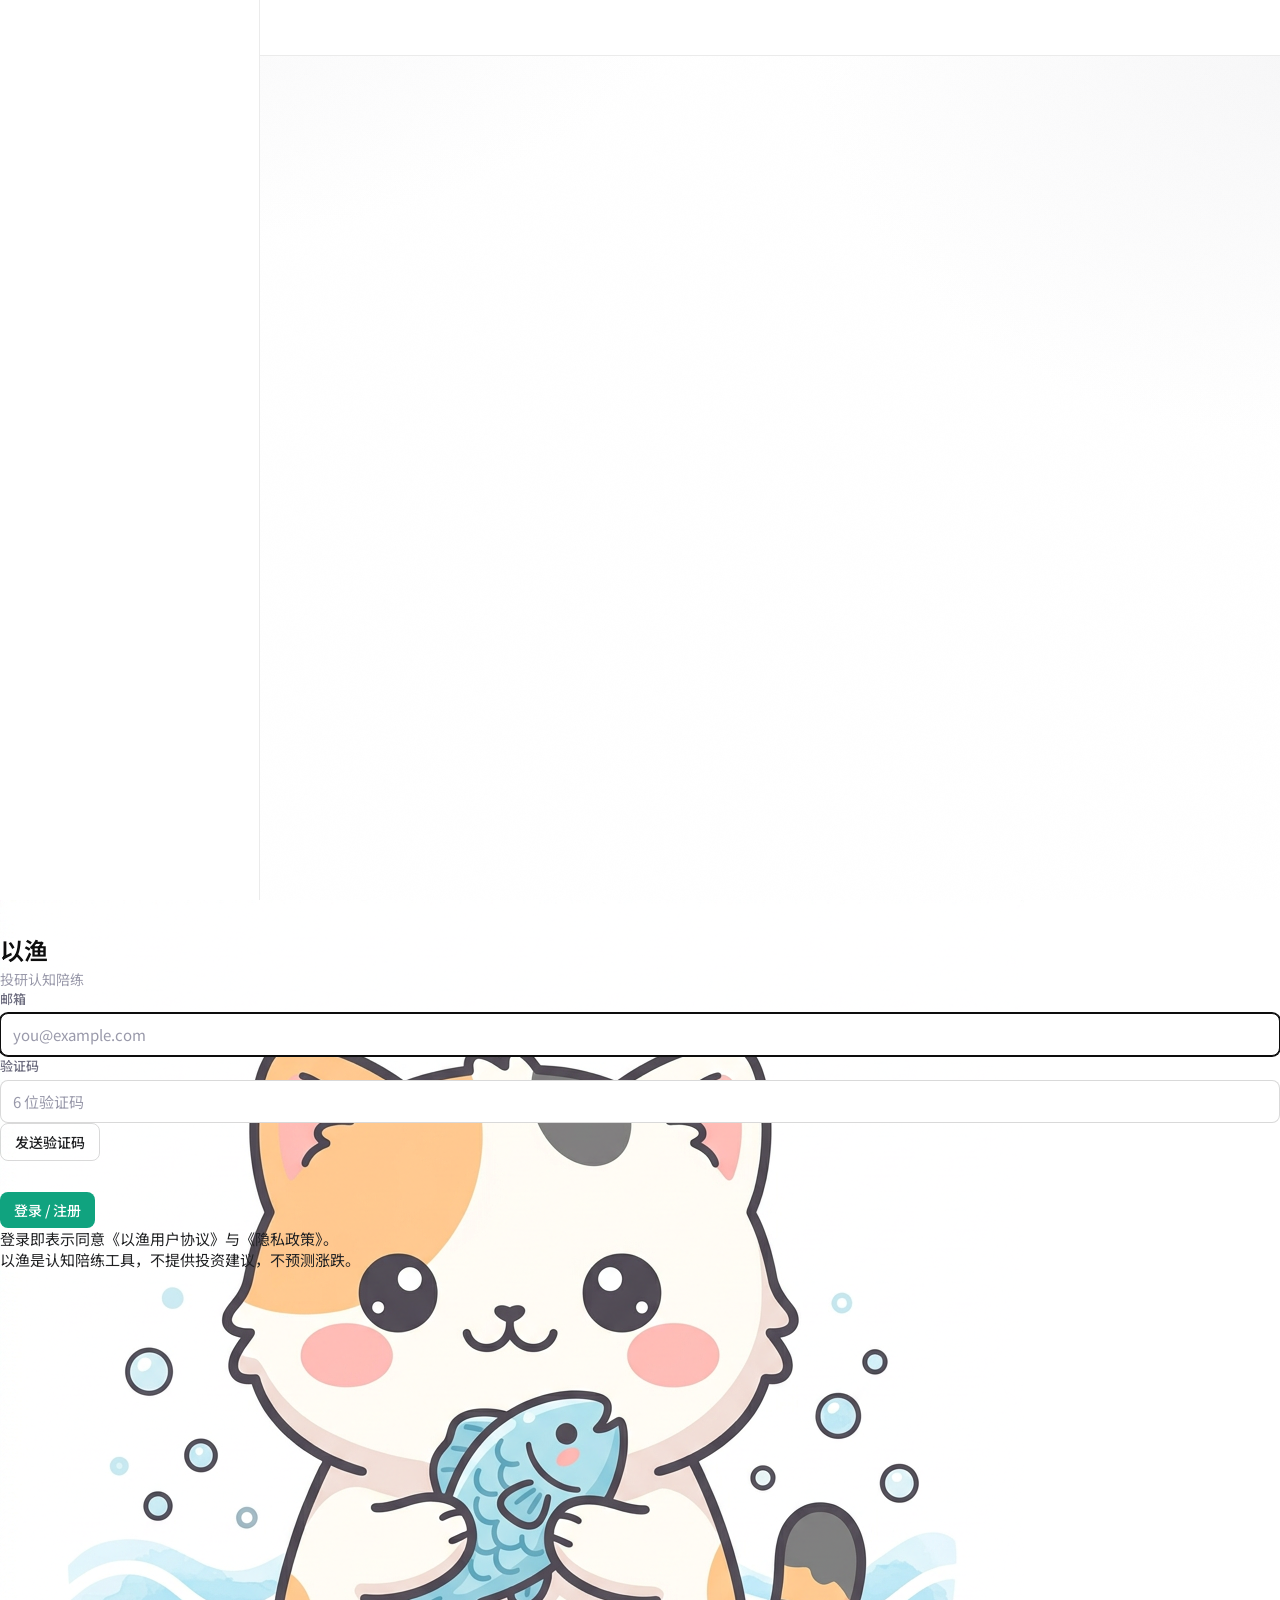
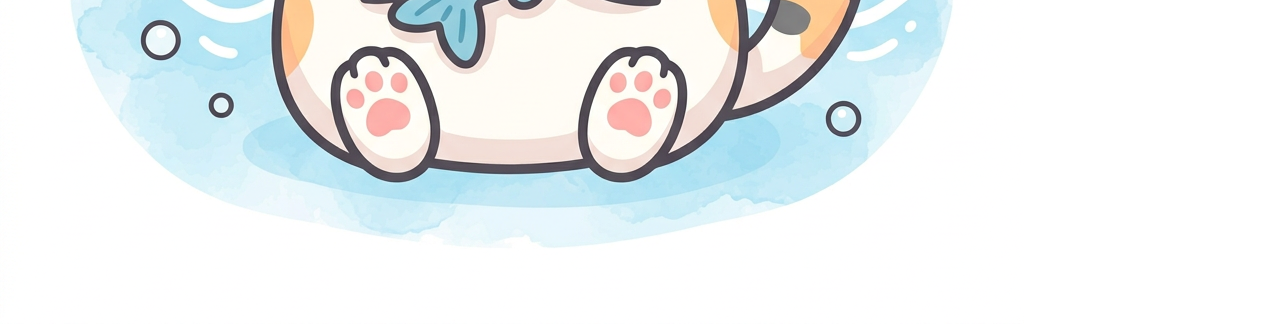
==== yiyu-agent/web/index.html @ f33d8280 "chore: git 化部署基线——同步线上运行版整树 api 多路由(auth/session/legal/skills/health)、runtime 重构、行业技能包、 market 模块等当前" ====
<!DOCTYPE html>
<html lang="zh-CN" data-theme="light">
<head>
  <meta charset="UTF-8" />
  <meta name="viewport" content="width=device-width, initial-scale=1.0" />
  <title>以渔 2.0 · 投研认知陪练</title>
  <link rel="preconnect" href="https://fonts.googleapis.com" />
  <link rel="preconnect" href="https://fonts.gstatic.com" crossorigin />
  <link href="https://fonts.googleapis.com/css2?family=Fraunces:opsz,wght@9..144,500;9..144,600;9..144,700&family=Noto+Sans+SC:wght@400;500;600;700;800&family=Noto+Serif+SC:wght@500;600;700;900&family=JetBrains+Mono:wght@400;500&display=swap" rel="stylesheet" />
  <link rel="stylesheet" href="css/variables.css?v=20260829a" />
  <link rel="stylesheet" href="css/base.css?v=20260829a" />
  <link rel="stylesheet" href="css/components.css?v=20260829a" />
  <link rel="stylesheet" href="css/sidebar.css?v=20260829a" />
  <link rel="stylesheet" href="css/chat.css?v=20260829d" />
  <link rel="stylesheet" href="css/report.css?v=20260829d" />
  <link rel="stylesheet" href="css/cognition.css?v=20260829a" />
  <link rel="stylesheet" href="css/placeholder.css?v=20260829a" />
  <link rel="stylesheet" href="css/login.css?v=20260829a" />
</head>
<body>
  <div class="app-shell">
    <!-- 侧边栏挂载点 -->
    <aside class="sidebar" id="sidebar"></aside>

    <!-- 主内容区 -->
    <main class="main" id="main">
      <header class="topbar" id="topbar"></header>
      <div id="route-view" style="flex:1; display:flex; flex-direction:column; min-height:0;"></div>
    </main>
  </div>

  <!-- 全局挂载点 -->
  <div id="login-gate"></div>
  <div id="modal-root"></div>
  <div class="toast-wrap" id="toast-root"></div>

  <!-- 数据层 -->
  <script src="js/mock-data.js?v=20260829a"></script>
  <!-- 后端 API 客户端（登录 + SSE 流式） -->
  <script src="js/api.js?v=20260829a"></script>
  <!-- 基础设施 -->
  <script src="js/store.js?v=20260829a"></script>
  <script src="js/router.js?v=20260829a"></script>
  <!-- 组件 -->
  <script src="js/components/sidebar.js?v=20260829d"></script>
  <script src="js/components/modal.js?v=20260829a"></script>
  <script src="js/components/theme-toggle.js?v=20260829a"></script>
  <!-- 页面 -->
  <script src="js/pages/login.js?v=20260829a"></script>
  <!-- 安全 Markdown 渲染器（chat.js 研究报告渲染依赖） -->
  <script src="js/markdown.js?v=20260829c"></script>
  <script src="js/pages/chat.js?v=20260829e"></script>
  <script src="js/pages/cognition.js?v=20260829a"></script>
  <script src="js/pages/holdings.js?v=20260829a"></script>
  <script src="js/pages/review.js?v=20260829a"></script>
  <!-- 入口 -->
  <script src="js/app.js?v=20260829d"></script>
</body>
</html>
---- yiyu-agent/web/css/variables.css ----
/* ============================================================
   设计令牌 — ChatGPT 风格 · 白底黑字 · 极简专业
   ============================================================ */

:root {
  /* ---- 主色 (深蓝黑) ---- */
  --color-primary: #1a73e8;
  --color-primary-strong: #1557b0;
  --color-primary-soft: #4285f4;
  --color-primary-light: #e8f0fe;

  /* ---- 强调色 ---- */
  --color-accent: #10a37f;
  --color-accent-soft: #1abc9c;

  /* ---- 功能色 ---- */
  --color-success: #10a37f;
  --color-danger: #d93025;
  --color-info: #1a73e8;
  --color-warning: #ea8600;

  /* ---- 亮色主题（纯白底） ---- */
  --bg-base: #ffffff;
  --bg-gradient-1: #ffffff;
  --bg-gradient-2: #f7f7f8;
  --bg-gradient-3: #f7f7f8;
  --surface: rgba(255, 255, 255, 0.98);
  --surface-solid: #ffffff;
  --surface-2: #f7f7f8;
  --surface-hover: #ececec;

  /* ---- 文本（纯黑灰阶） ---- */
  --text-strong: #0d0d0d;
  --text-primary: #202123;
  --text-secondary: #6e6e80;
  --text-muted: #9999aa;
  --text-on-primary: #ffffff;

  /* ---- 边框 / 分割（浅灰） ---- */
  --border-subtle: rgba(0, 0, 0, 0.08);
  --border-strong: rgba(0, 0, 0, 0.15);
  --border-glow: rgba(26, 115, 232, 0.4);

  /* ---- 阴影（极轻） ---- */
  --shadow-sm: 0 1px 2px rgba(0, 0, 0, 0.04);
  --shadow-card: 0 1px 3px rgba(0, 0, 0, 0.06);
  --shadow-card-hover: 0 4px 12px rgba(0, 0, 0, 0.08);
  --shadow-float: 0 16px 48px rgba(0, 0, 0, 0.12);
  --shadow-inset: inset 0 1px 0 rgba(0, 0, 0, 0.04);

  /* ---- 圆角（更克制） ---- */
  --radius-xs: 6px;
  --radius-sm: 8px;
  --radius-md: 12px;
  --radius-lg: 16px;
  --radius-xl: 20px;
  --radius-pill: 999px;

  /* ---- 间距 ---- */
  --space-1: 2px;
  --space-2: 6px;
  --space-3: 10px;
  --space-4: 14px;
  --space-5: 18px;
  --space-6: 22px;
  --space-8: 28px;
  --space-10: 36px;
  --space-12: 44px;

  /* ---- 字号 ---- */
  --fs-xs: 13px;
  --fs-sm: 14px;
  --fs-base: 15px;
  --fs-md: 16px;
  --fs-lg: 18px;
  --fs-xl: 24px;
  --fs-2xl: 32px;

  /* ---- 字体（系统原生，干净利落） ---- */
  --font-display: -apple-system, "SF Pro Display", "Noto Sans SC", "PingFang SC", system-ui, sans-serif;
  --font-num: -apple-system, "SF Mono", "JetBrains Mono", monospace;
  --font-sans: -apple-system, "SF Pro Text", "Noto Sans SC", "PingFang SC", system-ui, sans-serif;
  --font-mono: "SF Mono", "JetBrains Mono", Consolas, monospace;

  /* ---- 动效曲线（更干脆） ---- */
  --ease-out: cubic-bezier(0.25, 0.46, 0.45, 0.94);
  --ease-spring: cubic-bezier(0.34, 1.56, 0.64, 1);
  --dur-fast: 0.15s;
  --dur-base: 0.25s;
  --dur-slow: 0.40s;

  /* ---- 布局 ---- */
  --sidebar-w: 260px;
  --sidebar-w-collapsed: 68px;
  --topbar-h: 56px;
  --z-sidebar: 40;
  --z-modal: 100;
  --z-toast: 200;
}

/* ===================== 暗色主题 ===================== */
[data-theme="dark"] {
  --bg-base: #212121;
  --bg-gradient-1: #212121;
  --bg-gradient-2: #171717;
  --bg-gradient-3: #171717;
  --surface: rgba(33, 33, 33, 0.98);
  --surface-solid: #2f2f2f;
  --surface-2: #2a2a2a;
  --surface-hover: #3a3a3a;

  --text-strong: #ececec;
  --text-primary: #ececec;
  --text-secondary: #b4b4b4;
  --text-muted: #8e8ea0;
  --text-on-primary: #ffffff;

  --border-subtle: rgba(255, 255, 255, 0.08);
  --border-strong: rgba(255, 255, 255, 0.15);
  --border-glow: rgba(66, 133, 244, 0.5);

  --shadow-sm: 0 1px 2px rgba(0, 0, 0, 0.3);
  --shadow-card: 0 1px 3px rgba(0, 0, 0, 0.35);
  --shadow-card-hover: 0 4px 12px rgba(0, 0, 0, 0.45);
  --shadow-float: 0 16px 48px rgba(0, 0, 0, 0.55);
  --shadow-inset: inset 0 1px 0 rgba(255, 255, 255, 0.04);

  --color-accent: #10a37f;
  --color-accent-soft: #1abc9c;
}
---- yiyu-agent/web/css/base.css ----
/* ============================================================
   基础样式 / 重置 / 排版 / 工具类 / 奶白纸感
   ============================================================ */

*, *::before, *::after { box-sizing: border-box; }

html, body {
  margin: 0; padding: 0; height: 100%;
  font-family: var(--font-sans); font-size: var(--fs-base);
  color: var(--text-primary); -webkit-font-smoothing: antialiased; text-rendering: optimizeLegibility;
}

/* 奶油奶白背景：淡蓝水波渐变 + 极淡粉晕 */
body {
  background:
    radial-gradient(1100px 620px at 8% -12%, var(--bg-gradient-2), transparent 58%),
    radial-gradient(900px 700px at 102% 6%, var(--bg-gradient-3), transparent 55%),
    linear-gradient(165deg, var(--bg-base), var(--bg-gradient-1));
  background-attachment: fixed; min-height: 100vh; overflow: hidden; position: relative;
}
body::before {
  content: ""; position: fixed; inset: 0; pointer-events: none; z-index: 0; opacity: 0.4;
  mix-blend-mode: multiply;
  background-image: url("data:image/svg+xml,%3Csvg xmlns='http://www.w3.org/2000/svg' width='180' height='180'%3E%3Cfilter id='n'%3E%3CfeTurbulence type='fractalNoise' baseFrequency='0.9' numOctaves='3' stitchTiles='stitch'/%3E%3CfeColorMatrix type='saturate' values='0'/%3E%3C/filter%3E%3Crect width='100%25' height='100%25' filter='url(%23n)' opacity='0.04'/%3E%3C/svg%3E");
}

h1, h2, h3, h4, h5, p { margin: 0; }
button { font-family: inherit; cursor: pointer; border: none; background: none; color: inherit; }
input, textarea, select { font-family: inherit; font-size: inherit; color: inherit; }
a { color: inherit; text-decoration: none; }
ul { margin: 0; padding: 0; list-style: none; }

::-webkit-scrollbar { width: 10px; height: 10px; }
::-webkit-scrollbar-thumb { background: var(--border-strong); border-radius: var(--radius-pill); border: 3px solid transparent; background-clip: padding-box; }
::-webkit-scrollbar-thumb:hover { background: var(--color-primary-soft); background-clip: padding-box; border: 3px solid transparent; }
::-webkit-scrollbar-track { background: transparent; }

.t-strong { color: var(--text-strong); font-weight: 700; }
.t-secondary { color: var(--text-secondary); }
.t-muted { color: var(--text-muted); }
.t-accent { color: var(--color-accent); }
.t-success { color: var(--color-success); }
.t-danger { color: var(--color-danger); }

.fs-xs { font-size: var(--fs-xs); }
.fs-sm { font-size: var(--fs-sm); }
.fs-base { font-size: var(--fs-base); }
.fs-md { font-size: var(--fs-md); }
.fs-lg { font-size: var(--fs-lg); }
.fs-xl { font-size: var(--fs-xl); }
.fs-2xl { font-size: var(--fs-2xl); }

.fw-600 { font-weight: 600; }
.fw-700 { font-weight: 700; }
.font-display { font-family: var(--font-display); }
.font-num { font-family: var(--font-num); font-feature-settings: "tnum"; }

.flex { display: flex; }
.flex-col { display: flex; flex-direction: column; }
.items-center { align-items: center; }
.justify-between { justify-content: space-between; }
.justify-center { justify-content: center; }
.gap-1 { gap: var(--space-1); }
.gap-2 { gap: var(--space-2); }
.gap-3 { gap: var(--space-3); }
.gap-4 { gap: var(--space-4); }
.gap-5 { gap: var(--space-5); }
.gap-6 { gap: var(--space-6); }
.flex-1 { flex: 1; }
.wrap { flex-wrap: wrap; }

/* 纸面卡片（通体白） */
.glass {
  background: var(--surface); border: 1px solid var(--border-subtle);
  box-shadow: var(--shadow-card), var(--shadow-inset);
}
.card {
  background: var(--surface-solid); border: 1px solid var(--border-subtle);
  border-radius: var(--radius-md); box-shadow: var(--shadow-card), var(--shadow-inset);
  transition: transform var(--dur-base) var(--ease-out), box-shadow var(--dur-base), border-color var(--dur-base);
}

/* 标签 chip */
.chip {
  display: inline-flex; align-items: center; gap: 4px; padding: 3px 11px;
  border-radius: var(--radius-pill); font-size: var(--fs-xs); font-weight: 600;
  background: var(--surface-2); border: 1px solid var(--border-subtle);
  color: var(--text-secondary); white-space: nowrap;
}
.chip-accent { background: rgba(237, 159, 182, 0.18); color: #B5566E; border-color: rgba(237, 159, 182, 0.40); }
.chip-indigo { background: rgba(92, 159, 214, 0.14); color: var(--color-primary-strong); border-color: rgba(92, 159, 214, 0.32); }
.chip-green  { background: rgba(63, 174, 126, 0.14); color: #2E8B6B; border-color: rgba(63, 174, 126, 0.32); }
.chip-cyan   { background: rgba(91, 163, 208, 0.14); color: #2C7AA8; border-color: rgba(91, 163, 208, 0.32); }
.chip-red    { background: rgba(224, 122, 122, 0.14); color: #B5463F; border-color: rgba(224, 122, 122, 0.32); }

@keyframes fadeUp { from { opacity: 0; transform: translateY(16px); } to { opacity: 1; transform: translateY(0); } }
@keyframes fadeIn { from { opacity: 0; } to { opacity: 1; } }
@keyframes fadeInScale { from { opacity: 0; transform: scale(0.98); } to { opacity: 1; transform: scale(1); } }
@keyframes slideInRight { from { opacity: 0; transform: translateX(28px); } to { opacity: 1; transform: translateX(0); } }
@keyframes pop { 0% { transform: scale(0.92); opacity: 0; } 100% { transform: scale(1); opacity: 1; } }
@keyframes pulseGlow {
  0%, 100% { box-shadow: 0 0 0 0 rgba(92,159,214,0.45); }
  50% { box-shadow: 0 0 0 9px rgba(92,159,214,0); }
}
@keyframes spin { to { transform: rotate(360deg); } }
@keyframes blink { 0%, 100% { opacity: 1; } 50% { opacity: 0.2; } }
@keyframes floatY { 0%,100% { transform: translateY(0); } 50% { transform: translateY(-10px); } }
@keyframes inkSpread {
  from { opacity: 0; transform: translateY(10px) scale(0.995); filter: blur(2px); }
  to   { opacity: 1; transform: translateY(0) scale(1); filter: blur(0); }
}

.anim-fade-up { animation: fadeUp var(--dur-base) var(--ease-out) both; }
.anim-fade-in { animation: fadeIn var(--dur-base) var(--ease-out) both; }
.anim-pop { animation: pop var(--dur-base) var(--ease-spring) both; }
.anim-ink { animation: inkSpread 0.6s var(--ease-out) both; }

.caret::after { content: "▍"; color: var(--color-primary-soft); animation: blink 1s steps(1) infinite; margin-left: 1px; }

.hidden { display: none !important; }
---- yiyu-agent/web/css/components.css ----
/* ============================================================
   复用组件 · ChatGPT 风格 · 极简白底黑字
   ============================================================ */

/* ---- 按钮 ---- */
.btn {
  display: inline-flex; align-items: center; justify-content: center; gap: 6px;
  padding: 8px 14px; border-radius: var(--radius-sm); font-size: var(--fs-sm); font-weight: 500;
  letter-spacing: 0; transition: all var(--dur-fast);
  white-space: nowrap; border: none; cursor: pointer;
}
.btn:active { transform: scale(0.98); }
.btn:disabled { opacity: 0.4; cursor: not-allowed; }

.btn-primary {
  background: var(--text-strong); color: #fff;
}
.btn-primary:hover { opacity: 0.88; }

.btn-accent {
  background: var(--color-accent); color: #fff;
}
.btn-accent:hover { opacity: 0.88; }

.btn-ghost {
  background: transparent; color: var(--text-primary);
  border: 1px solid var(--border-strong);
}
.btn-ghost:hover { background: var(--surface-hover); }

.btn-sm { padding: 5px 10px; font-size: var(--fs-xs); border-radius: var(--radius-xs); }
.btn-icon {
  width: 36px; height: 36px; padding: 0; border-radius: var(--radius-sm);
  background: transparent; border: 1px solid var(--border-subtle); color: var(--text-secondary);
  transition: all var(--dur-fast);
}
.btn-icon:hover { color: var(--text-primary); background: var(--surface-hover); }

/* ---- 输入框 ---- */
.input {
  width: 100%; padding: 10px 12px; border-radius: var(--radius-sm);
  background: var(--surface-solid); border: 1px solid var(--border-strong); color: var(--text-strong);
  transition: border var(--dur-fast), box-shadow var(--dur-fast);
  font-size: var(--fs-base);
}
.input::placeholder { color: var(--text-muted); }
.input:focus { outline: none; border-color: var(--text-strong); box-shadow: 0 0 0 1px var(--text-strong); }
.textarea { resize: vertical; min-height: 80px; line-height: 1.55; }

/* ---- 开关 Toggle ---- */
.switch { position: relative; display: inline-block; width: 40px; height: 22px; flex-shrink: 0; }
.switch input { opacity: 0; width: 0; height: 0; }
.switch .slider {
  position: absolute; inset: 0; cursor: pointer;
  background: var(--border-strong); border-radius: var(--radius-pill);
  transition: background var(--dur-base);
}
.switch .slider::before {
  content: ""; position: absolute; height: 16px; width: 16px; left: 3px; top: 3px;
  background: #fff; border-radius: 50%; transition: transform var(--dur-base) var(--ease-spring);
  box-shadow: 0 1px 2px rgba(0,0,0,0.15);
}
.switch input:checked + .slider { background: var(--color-primary); }
.switch input:checked + .slider::before { transform: translateX(18px); }

/* ---- 头像 ---- */
.avatar {
  width: 32px; height: 32px; border-radius: 50%;
  display: flex; align-items: center; justify-content: center;
  font-weight: 600; font-size: var(--fs-xs); color: #fff;
  background: var(--color-primary); flex-shrink: 0;
}

/* ---- 进度条 ---- */
.progress { height: 6px; border-radius: var(--radius-pill); background: var(--surface-2); overflow: hidden; }
.progress > span { display: block; height: 100%; border-radius: var(--radius-pill); background: var(--color-primary); transition: width var(--dur-slow) var(--ease-out); }

/* ---- 模态框 ---- */
.modal-overlay {
  position: fixed; inset: 0; z-index: var(--z-modal);
  background: rgba(0, 0, 0, 0.4);
  backdrop-filter: blur(4px); -webkit-backdrop-filter: blur(4px);
  display: flex; align-items: center; justify-content: center; padding: var(--space-5);
  animation: fadeIn 0.2s ease both;
}
.modal {
  width: 100%; max-width: 480px; max-height: 85vh; overflow-y: auto;
  background: var(--surface-solid); border: 1px solid var(--border-subtle);
  border-radius: var(--radius-lg); box-shadow: var(--shadow-float);
  animation: fadeUp 0.25s ease both;
}
.modal-head { display: flex; align-items: center; justify-content: space-between; padding: var(--space-4) var(--space-5); border-bottom: 1px solid var(--border-subtle); }
.modal-head h3 { font-family: var(--font-display); font-size: var(--fs-md); font-weight: 600; color: var(--text-strong); }
.modal-body { padding: var(--space-5); display: flex; flex-direction: column; gap: var(--space-3); }
.modal-foot { padding: var(--space-3) var(--space-5); border-top: 1px solid var(--border-subtle); display: flex; justify-content: flex-end; gap: var(--space-2); }

.field { display: flex; flex-direction: column; gap: 5px; }
.field > label { font-size: var(--fs-xs); font-weight: 500; color: var(--text-secondary); }
.field .hint { font-size: 11px; color: var(--text-muted); }

.tag-group { display: flex; flex-wrap: wrap; gap: 6px; }
.tag-opt {
  padding: 6px 12px; border-radius: var(--radius-pill); font-size: var(--fs-xs); font-weight: 500;
  background: var(--surface-2); border: 1px solid var(--border-subtle); color: var(--text-secondary);
  transition: all var(--dur-fast); cursor: pointer;
}
.tag-opt:hover { border-color: var(--border-strong); color: var(--text-primary); }
.tag-opt.active { background: var(--text-strong); color: #fff; border-color: transparent; }

.toast-wrap { position: fixed; bottom: 24px; left: 50%; transform: translateX(-50%); z-index: var(--z-toast); display: flex; flex-direction: column; gap: 8px; align-items: center; }
.toast {
  padding: 8px 18px; border-radius: var(--radius-pill); background: var(--surface-solid); color: var(--text-strong);
  border: 1px solid var(--border-subtle); box-shadow: var(--shadow-card-hover);
  font-size: var(--fs-xs); font-weight: 500;
  animation: fadeUp 0.25s ease both;
}

.empty-state { display: flex; flex-direction: column; align-items: center; justify-content: center; gap: var(--space-3); text-align: center; color: var(--text-muted); padding: var(--space-12) var(--space-6); }
.empty-state .emoji { font-size: 36px; opacity: 0.4; }
---- yiyu-agent/web/css/sidebar.css ----
/* ============================================================
   侧边栏 · ChatGPT 风格 · 极简白底
   ============================================================ */

.app-shell { display: flex; height: 100vh; width: 100vw; overflow: hidden; position: relative; z-index: 1; }

.sidebar {
  width: var(--sidebar-w); flex-shrink: 0; height: 100%; display: flex; flex-direction: column;
  background: var(--bg-base);
  border-right: 1px solid var(--border-subtle);
  transition: width var(--dur-base) var(--ease-out); position: relative; z-index: var(--z-sidebar);
}
[data-theme="dark"] .sidebar { background: var(--bg-base); }
.sidebar.collapsed { width: var(--sidebar-w-collapsed); }

/* ---- Logo 区 ---- */
.side-logo { display: flex; align-items: center; gap: 10px; padding: var(--space-4) var(--space-5) var(--space-3); height: var(--topbar-h); }
.side-logo img { width: 32px; height: 32px; flex-shrink: 0; border-radius: 8px; }
.side-logo:hover img { transform: none; }
.side-logo .brand { display: flex; flex-direction: column; line-height: 1.15; }
.side-logo .brand b { font-family: var(--font-display); font-size: 18px; font-weight: 600; color: var(--text-strong); }
.side-logo .brand span { font-size: 11px; color: var(--text-muted); }
.sidebar.collapsed .side-logo { justify-content: center; padding: var(--space-4) 0 var(--space-3); }
.sidebar.collapsed .side-logo .brand { display: none; }

/* ---- 折叠按钮 ---- */
.side-collapse {
  position: absolute; top: 18px; right: -12px; width: 24px; height: 24px; border-radius: 6px;
  background: var(--surface-solid); border: 1px solid var(--border-subtle);
  display: flex; align-items: center; justify-content: center;
  color: var(--text-muted); box-shadow: var(--shadow-sm);
  transition: all var(--dur-fast); z-index: 2;
}
.side-collapse svg { width: 12px; height: 12px; }
.side-collapse:hover { color: var(--text-primary); border-color: var(--border-strong); }
.sidebar.collapsed .side-collapse { transform: rotate(180deg); }

/* ---- 新对话按钮 ---- */
.side-newchat { padding: 0 var(--space-3) var(--space-3); }
.side-newchat .btn {
  width: 100%; display: flex; align-items: center; gap: 10px;
  padding: 10px 12px; border-radius: var(--radius-sm);
  font-size: var(--fs-sm); font-weight: 500; border: 1px solid var(--border-subtle);
  color: var(--text-primary); background: var(--surface-solid);
  transition: all var(--dur-fast);
}
.side-newchat .btn svg { width: 18px; height: 18px; flex-shrink: 0; color: var(--text-secondary); }
.side-newchat .btn:hover { background: var(--surface-hover); border-color: var(--border-strong); }
.sidebar.collapsed .side-newchat .btn { justify-content: center; }
.sidebar.collapsed .side-newchat .btn span { display: none; }

/* ---- 导航 ---- */
.side-nav { padding: 0 var(--space-3); display: flex; flex-direction: column; gap: 2px; }
.side-section-label { font-size: 11px; font-weight: 500; color: var(--text-muted); padding: var(--space-4) var(--space-3) var(--space-2); letter-spacing: 0.5px; text-transform: uppercase; }
.sidebar.collapsed .side-section-label { display: none; }

.nav-item {
  display: flex; align-items: center; gap: 10px; padding: 9px 12px; border-radius: var(--radius-sm);
  color: var(--text-secondary); font-weight: 500; font-size: var(--fs-sm);
  transition: all var(--dur-fast); cursor: pointer;
}
.nav-item svg { width: 18px; height: 18px; flex-shrink: 0; }
.nav-item:hover { background: var(--surface-hover); color: var(--text-primary); }
.nav-item.active { background: var(--surface-2); color: var(--text-strong); }
.nav-item.active::before {
  content: ""; position: absolute; left: -1px; top: 50%; transform: translateY(-50%);
  width: 3px; height: 16px; border-radius: var(--radius-pill);
  background: var(--text-strong);
}
.sidebar.collapsed .nav-item { justify-content: center; padding: 9px; }
.sidebar.collapsed .nav-item .label { display: none; }

/* ---- 历史对话 ---- */
.side-history { flex: 1; overflow-y: auto; padding: 0 var(--space-3) var(--space-3); margin-top: 2px; }
.history-group-title { font-size: 11px; color: var(--text-muted); padding: 10px 12px 4px; font-weight: 500; }
.history-item {
  display: flex; align-items: center; gap: 8px; padding: 8px 10px; border-radius: var(--radius-xs);
  cursor: pointer; color: var(--text-secondary); font-size: var(--fs-sm); transition: all var(--dur-fast);
}
.history-item:hover { background: var(--surface-hover); color: var(--text-primary); }
.history-item .dot { width: 5px; height: 5px; border-radius: 50%; background: var(--text-muted); flex-shrink: 0; }
.history-item .title { overflow: hidden; text-overflow: ellipsis; white-space: nowrap; }
.side-empty { padding: 8px 12px; line-height: 1.5; font-size: var(--fs-xs); color: var(--text-muted); }
.sidebar.collapsed .history-item { justify-content: center; }
.sidebar.collapsed .history-item .title, .sidebar.collapsed .history-group-title { display: none; }

/* ---- 底部个人设置 ---- */
.side-account { margin-top: auto; padding: var(--space-2) var(--space-4) var(--space-3); border-top: 1px solid var(--border-subtle); }
.account-card {
  display: flex; align-items: center; gap: 10px; padding: 8px 10px;
  border-radius: var(--radius-sm); cursor: pointer; transition: all var(--dur-fast);
}
.account-card:hover { background: var(--surface-hover); }
.account-card .avatar-sm {
  width: 28px; height: 28px; border-radius: 50%; flex-shrink: 0;
  display: flex; align-items: center; justify-content: center;
  font-size: var(--fs-xs); font-weight: 600; color: #fff;
  background: #5436da;
}
.account-card .meta { display: flex; flex-direction: column; line-height: 1.25; overflow: hidden; flex: 1; }
.account-card .meta b { font-size: var(--fs-xs); color: var(--text-strong); font-weight: 500; }
.account-card .meta span { font-size: 11px; color: var(--text-muted); }
.account-card > svg:last-child { width: 16px; height: 16px; flex-shrink: 0; color: var(--text-muted); }
.account-card:hover > svg:last-child { color: var(--text-primary); }
.sidebar.collapsed .account-card { justify-content: center; }
.sidebar.collapsed .account-card .meta, .sidebar.collapsed .account-card > svg:last-child { display: none; }
---- yiyu-agent/web/css/chat.css ----
/* ============================================================
   对话页 · ChatGPT 风格 · 白底黑字 · 极简专业
   ============================================================ */

.main { flex: 1; display: flex; flex-direction: column; height: 100%; min-width: 0; position: relative; }

.topbar {
  height: var(--topbar-h); flex-shrink: 0; display: flex; align-items: center; justify-content: space-between;
  padding: 0 var(--space-6); border-bottom: 1px solid var(--border-subtle);
  background: var(--surface-solid);
}
.topbar .page-title { display: flex; align-items: center; gap: 10px; }
.topbar .page-title b { font-family: var(--font-display); font-size: var(--fs-lg); font-weight: 600; color: var(--text-strong); }
.topbar .page-title .sub { font-size: var(--fs-xs); color: var(--text-muted); margin-left: 6px; }
.topbar-right { display: flex; align-items: center; gap: 8px; }

/* ---- 对话滚动区 ---- */
.chat-scroll {
  flex: 1; overflow-y: auto; padding: var(--space-5) var(--space-6);
  display: flex; flex-direction: column; gap: var(--space-4);
  scroll-behavior: smooth;
  /* 容器放宽到 1400px：对话气泡仍收在 768px 居中阅读，
     研究报告则可用满宽度做「正文 + 来源抽屉」双栏 */
  max-width: 1400px; width: 100%; margin: 0 auto;
}

/* ---- 欢迎页（ChatGPT 风格：居中、干净、无装饰） ---- */
.welcome {
  display: flex; flex-direction: column; align-items: center;
  justify-content: center; flex: 1; text-align: center;
  animation: fadeIn 0.3s ease both; max-width: 520px; margin: 0 auto; width: 100%;
}
.welcome-header {
  display: flex; flex-direction: column; align-items: center; gap: var(--space-4);
}
.welcome .logo-big {
  width: 56px; height: 56px; border-radius: 16px;
  opacity: 0.9;
}
.welcome-text h1 {
  font-family: var(--font-display); font-size: var(--fs-xl); font-weight: 600;
  color: var(--text-strong); letter-spacing: -0.2px; margin-bottom: var(--space-2);
}
.welcome-text p {
  color: var(--text-secondary); line-height: 1.6; font-size: var(--fs-sm);
  max-width: 440px;
}

/* 引导区块：极简卡片 */
.guide-section {
  background: transparent; border: none;
  border-radius: 0; padding: 0; box-shadow: none;
  width: 100%;
}
.guide-head {
  display: flex; align-items: center; justify-content: space-between;
  margin-bottom: var(--space-3);
}
.guide-head b { font-size: var(--fs-sm); font-weight: 600; color: var(--text-secondary); }
.guide-icon { font-size: 14px; }
.guide-sub { font-size: var(--fs-xs); color: var(--text-muted); }

/* 热门问答：四列紧凑网格 */
.qa-grid { display: grid; grid-template-columns: repeat(3, 1fr); gap: 8px; }
.qa-col { display: flex; flex-direction: column; gap: 4px; }
.qa-tag {
  display: flex; align-items: center; gap: 5px; font-size: var(--fs-xs); font-weight: 600;
  color: var(--text-muted); padding-bottom: 6px; border-bottom: 1px solid var(--border-subtle);
}
.qt-icon { font-size: 13px; }
.qt-img { width: 16px; height: 16px; border-radius: 4px; object-fit: cover; vertical-align: middle; }
.qa-item {
  padding: 9px 12px; border-radius: var(--radius-sm); cursor: pointer;
  transition: background var(--dur-fast), color var(--dur-fast);
  font-size: var(--fs-xs); color: var(--text-primary);
  border: 1px solid var(--border-subtle);
  background: var(--surface-solid);
  line-height: 1.45;
}
.qa-item::before { content: ""; display: none; } /* 去掉箭头 */
.qa-item:hover {
  background: var(--surface-hover); color: var(--text-strong);
  border-color: var(--border-strong);
}

/* ---- 消息气泡（ChatGPT 风格） ---- */
.msg {
  display: flex; gap: 12px;
  max-width: 768px; width: 100%; margin: 0 auto;
  animation: fadeUp 0.25s ease both;
}
.msg.user { align-self: center; flex-direction: row-reverse; }

/* 研究报告：突破对话气泡的窄栏限制，让双栏版式用满可用宽度 */
.msg.has-report { max-width: 100%; }
.msg.has-report .bubble { max-width: 100%; width: 100%; }
.msg .bubble {
  padding: 12px 16px; border-radius: var(--radius-md);
  line-height: 1.65; font-size: var(--fs-base);
}
.msg.user .bubble {
  background: #29292e; color: #ececec;
  border-bottom-right-radius: 4px;
}
[data-theme="dark"] .msg.user .bubble { background: #35373b; color: #ececec; }
.msg.ai .bubble {
  background: transparent; border: none;
  color: var(--text-primary);
  padding-left: 0;
}
.msg .avatar {
  width: 32px; height: 32px; flex-shrink: 0; border-radius: 50%;
  display: flex; align-items: center; justify-content: center;
  font-size: var(--fs-xs); font-weight: 600;
}
.msg.user .avatar { background: #5436da; color: #fff; }
.msg.ai .avatar { background: #19c37d; color: #fff; }

/* ---- 分析进度（极简内联） ---- */
.thinking {
  margin-top: var(--space-2); overflow: hidden;
}
.thinking-head {
  display: flex; align-items: center; gap: 8px;
  padding: 0 0 8px 0; cursor: pointer;
  font-size: var(--fs-xs); font-weight: 500; color: var(--text-muted);
}
.thinking-head .chev { transition: transform var(--dur-base); }
.thinking.collapsed .chev { transform: rotate(-90deg); }
.thinking-body { display: flex; flex-direction: column; gap: 8px; }
.thinking.collapsed .thinking-body { display: none; }

.stage { display: flex; gap: 10px; align-items: flex-start; font-size: var(--fs-xs); }
.stage-dot {
  width: 18px; height: 18px; border-radius: 50%; flex-shrink: 0;
  display: flex; align-items: center; justify-content: center;
  font-size: 10px; font-weight: 700;
  border: 1.5px solid var(--border-strong);
  background: transparent; color: var(--text-muted);
  transition: all var(--dur-fast);
}
.stage[data-status="running"] .stage-dot {
  border-color: var(--color-primary);
  background: var(--color-primary); color: #fff;
  animation: dotPulse 1.4s ease-in-out infinite;
}
.stage[data-status="done"] .stage-dot {
  border-color: transparent; background: var(--color-success); color: #fff;
}
.stage[data-status="done"] .stage-main b { color: var(--text-muted); }
.stage-main { display: flex; flex-direction: column; gap: 1px; min-width: 0; }
.stage-main b { font-size: var(--fs-xs); color: var(--text-strong); font-weight: 500; }
.stage-sub { font-size: 11px; color: var(--text-muted); line-height: 1.4; }
@keyframes dotPulse {
  0%, 100% { opacity: 1; transform: scale(1); }
  50%      { opacity: 0.6; transform: scale(0.88); }
}

.stage-notice { padding: 6px 10px; border-radius: var(--radius-xs); font-size: 11px; color: var(--text-muted); background: var(--surface-2); border: 1px solid var(--border-subtle); }

/* 分析重点面板 */
.plan-panel {
  margin-top: var(--space-2); padding: 10px 14px;
  border-radius: var(--radius-sm); background: var(--surface-2);
  border: 1px solid var(--border-subtle);
}
.plan-head { font-size: var(--fs-xs); font-weight: 600; color: var(--text-secondary); margin-bottom: 8px; }

/* 研究框架主题卡片：用户视角的「按什么框架研究」，不是内部任务清单 */
.focus-list { display: flex; flex-direction: column; gap: 6px; }
.focus-item {
  display: flex; align-items: baseline; gap: 8px;
  padding: 6px 8px; border-radius: var(--radius-xs);
  background: var(--surface-1); border: 1px solid var(--border-subtle);
}
.focus-title {
  flex: 0 0 auto; min-width: 64px;
  font-size: var(--fs-xs); font-weight: 600; color: var(--text-primary);
}
.focus-summary { font-size: var(--fs-xs); color: var(--text-secondary); line-height: 1.5; }

/* 兜底：无归纳主题时的问题原文列表（不展示任务状态徽章） */
.plan-list { margin: 0; padding-left: 16px; display: flex; flex-direction: column; gap: 4px; }
.plan-q { font-size: var(--fs-xs); color: var(--text-primary); line-height: 1.5; }

/* 信息来源区 */
.src-box { padding: 10px 14px; border-radius: var(--radius-sm); background: var(--surface-2); border: 1px solid var(--border-subtle); }
.src-head { font-weight: 500; color: var(--text-secondary); margin-bottom: 4px; font-size: var(--fs-xs); }
.src-list { margin: 0; padding-left: 16px; display: flex; flex-direction: column; gap: 2px; }
.src-list li { font-size: 11px; color: var(--text-muted); line-height: 1.5; word-break: break-word; }

/* 研究失败态 */
.research-fail {
  display: flex; flex-direction: column; gap: 6px;
  padding: 12px 14px; border-radius: var(--radius-sm);
  background: rgba(217, 48, 37, 0.06); border: 1px solid rgba(217, 48, 37, 0.15);
}
.research-fail .fail-icon { font-size: 18px; color: var(--color-danger); }
.research-fail .fail-msg { font-weight: 500; color: var(--text-strong); font-size: var(--fs-sm); }
.research-fail .fail-hint { color: var(--text-muted); font-size: var(--fs-xs); }

/* 历史会话打开中 */
.history-loading {
  display: flex; align-items: center; justify-content: center; gap: 10px;
  padding: var(--space-10) 0;
}

/* 历史会话恢复提示 */
.session-restore-note {
  padding: 8px 12px; margin-bottom: 8px; border-radius: var(--radius-sm);
  background: var(--surface-2); border: 1px solid var(--border-subtle);
  color: var(--text-muted); font-size: var(--fs-xs);
}
.step { display: flex; gap: 10px; align-items: flex-start; font-size: var(--fs-xs); color: var(--text-secondary); }
.step .num {
  width: 18px; height: 18px; border-radius: 50%; flex-shrink: 0;
  display: flex; align-items: center; justify-content: center;
  font-size: 10px; font-weight: 700; color: #fff; background: var(--color-primary);
}
.step.done .num { background: var(--color-success); }

/* 认知沉淀 */
.cog-deposit {
  margin-top: var(--space-3); padding: var(--space-3) var(--space-4);
  border-radius: var(--radius-sm); background: rgba(16, 163, 127, 0.05);
  border: 1px solid rgba(16, 163, 127, 0.15);
  display: flex; flex-direction: column; gap: 8px;
}
.cog-deposit .head { display: flex; align-items: center; gap: 6px; font-weight: 600; color: var(--color-accent); font-size: var(--fs-xs); }
.cog-deposit .actions { display: flex; gap: 8px; flex-wrap: wrap; }

/* 结构化结果面板 */
.result-panel {
  margin-top: var(--space-3); border-radius: var(--radius-md); overflow: hidden;
  box-shadow: var(--shadow-card); border: 1px solid var(--border-subtle);
}
.result-tabs {
  display: flex; gap: 2px; padding: 4px; background: var(--surface-2); border-radius: var(--radius-sm);
}
.result-tab {
  flex: 1; padding: 8px; border-radius: var(--radius-xs); text-align: center;
  font-size: var(--fs-xs); font-weight: 500; color: var(--text-secondary);
  cursor: pointer; transition: all var(--dur-fast);
}
.result-tab:hover { color: var(--text-primary); }
.result-tab.active { background: var(--surface-solid); color: var(--text-strong); box-shadow: var(--shadow-sm); }
.result-view { padding: var(--space-4); background: var(--surface-solid); border-top: 1px solid var(--border-subtle); }

.overview-grid { display: grid; grid-template-columns: repeat(auto-fit, minmax(140px,1fr)); gap: var(--space-3); }
.stat-box { padding: var(--space-3); border-radius: var(--radius-sm); background: var(--surface-2); border: 1px solid var(--border-subtle); }
.stat-box .k { font-size: var(--fs-xs); color: var(--text-muted); }
.stat-box .v { font-size: var(--fs-md); font-weight: 600; color: var(--text-strong); margin-top: 2px; }
.rating-badge { display: inline-flex; align-items: center; gap: 5px; padding: 4px 10px; border-radius: var(--radius-pill); font-weight: 600; font-size: var(--fs-xs); }
.rating-A { background: rgba(16,163,127,0.1); color: #0d8058; }
.rating-B { background: rgba(234,134,0,0.1); color: #b36e00; }
.rating-C { background: rgba(217,48,37,0.08); color: #b33a30; }

.evidence-table { width: 100%; border-collapse: collapse; font-size: var(--fs-xs); }
.evidence-table th { text-align: left; padding: 8px 10px; color: var(--text-muted); font-weight: 600; border-bottom: 1px solid var(--border-subtle); }
.evidence-table td { padding: 8px 10px; border-bottom: 1px solid var(--border-subtle); vertical-align: top; color: var(--text-primary); }
.evidence-table tr:hover td { background: var(--surface-2); }
.claim-type { font-size: 10px; padding: 1px 6px; border-radius: 4px; font-weight: 600; }
.ct-fact { background: rgba(26,115,232,0.1); color: #1557b0; }
.ct-estimate { background: rgba(234,134,0,0.1); color: #b36e00; }
.ct-judgment { background: rgba(16,163,127,0.1); color: #0d8058; }

.thesis-tree { display: flex; flex-direction: column; gap: 8px; }
.node { padding: 10px 12px; border-radius: var(--radius-sm); border-left: 3px solid; }
.node-core { background: rgba(26,115,232,0.04); border-color: var(--color-primary); }
.node-support { background: rgba(16,163,127,0.04); border-color: var(--color-success); }
.node-against { background: rgba(217,48,37,0.04); border-color: var(--color-danger); }
.node-key { background: rgba(234,134,0,0.04); border-color: var(--color-warning); }
.node .nt { font-weight: 600; font-size: var(--fs-xs); color: var(--text-strong); }
.node .nd { font-size: var(--fs-xs); color: var(--text-secondary); margin-top: 2px; }

.val-grid { display: grid; grid-template-columns: repeat(auto-fit, minmax(140px,1fr)); gap: var(--space-3); margin-bottom: var(--space-4); }
.val-bar { display: flex; flex-direction: column; gap: 6px; }
.val-bar .bar-track { height: 24px; border-radius: var(--radius-xs); background: var(--surface-2); position: relative; overflow: hidden; border: 1px solid var(--border-subtle); }
.val-bar .bar-fill { height: 100%; border-radius: var(--radius-xs); display: flex; align-items: center; justify-content: end; padding-right: 8px; color: #fff; font-weight: 600; font-size: 10px; }
.val-scenarios { display: grid; grid-template-columns: repeat(3,1fr); gap: var(--space-3); }
.scenario { padding: var(--space-3); border-radius: var(--radius-sm); text-align: center; border: 1px solid var(--border-subtle); }
.scenario.pessimistic { background: rgba(217,48,37,0.03); }
.scenario.neutral { background: rgba(26,115,232,0.03); }
.scenario.optimistic { background: rgba(16,163,127,0.03); }
.scenario .sv { font-size: var(--fs-lg); font-weight: 700; margin-top: 4px; font-family: var(--font-num); }

/* ---- 输入区（ChatGPT 风格） ---- */
.composer {
  flex-shrink: 0; padding: var(--space-3) var(--space-6) var(--space-5);
  background: var(--bg-base); border-top: 1px solid var(--border-subtle);
}
.composer-inner {
  max-width: 768px; margin: 0 auto; display: flex; align-items: flex-end; gap: 8px;
  background: var(--surface-solid); border: 1px solid var(--border-strong);
  border-radius: var(--radius-lg); padding: 8px 10px 8px 14px;
  box-shadow: var(--shadow-card);
  transition: border var(--dur-fast), box-shadow var(--dur-fast);
}
.composer-inner:focus-within {
  border-color: var(--text-strong);
  box-shadow: 0 0 0 1px var(--text-strong);
}
.composer textarea {
  flex: 1; border: none; resize: none; background: transparent;
  padding: 4px 0; max-height: 120px; line-height: 1.55;
  outline: none; color: var(--text-strong); font-size: var(--fs-base);
}
.composer textarea::placeholder { color: var(--text-muted); }
.send-btn {
  width: 34px; height: 34px; border-radius: var(--radius-sm); flex-shrink: 0;
  background: var(--text-strong); color: #fff; display: flex; align-items: center; justify-content: center;
  transition: all var(--dur-fast);
}
.send-btn:hover { opacity: 0.85; }
.send-btn:disabled { opacity: 0.25; cursor: not-allowed; }

/* ---- 打字动画 ---- */
.typing-dots { display: inline-flex; gap: 4px; align-items: center; }
.typing-dots i { width: 6px; height: 6px; border-radius: 50%; background: var(--text-muted); animation: blink 1.2s infinite; }
.typing-dots i:nth-child(2) { animation-delay: 0.15s; }
.typing-dots i:nth-child(3) { animation-delay: 0.3s; }

/* ---- 动画关键帧（极简干脆） ---- */
@keyframes fadeUp { from { opacity: 0; transform: translateY(8px); } to { opacity: 1; transform: translateY(0); } }
@keyframes fadeIn { from { opacity: 0; } to { opacity: 1; } }
@keyframes blink { 0%,80%,100% { opacity: 0.3; } 40% { opacity: 1; } }
---- yiyu-agent/web/css/report.css ----
/* ============================================================
   研究报告布局 · 正文 + 右侧来源抽屉
   正文 820~960px，来源抽屉 360~420px，小屏改为底部抽屉
   ============================================================ */

/* ---- 报告容器：突破对话流的 768px，占满可用宽度 ---- */
.report-block {
  position: relative;
  width: 100%;
  max-width: none;
  animation: fadeUp 0.25s ease both;
}

/* ---- 报告头部：标的 / 数据日期 / 证据完整度 ---- */
.report-head {
  display: flex;
  align-items: flex-start;
  justify-content: space-between;
  gap: var(--space-4);
  flex-wrap: wrap;
  padding-bottom: var(--space-4);
  margin-bottom: var(--space-5);
  border-bottom: 1px solid var(--border-subtle);
}
.report-head-main { min-width: 0; }
.report-title {
  display: flex;
  align-items: baseline;
  gap: 10px;
  flex-wrap: wrap;
  font-family: var(--font-display);
  font-size: var(--fs-xl);
  font-weight: 600;
  color: var(--text-strong);
  letter-spacing: -0.2px;
  line-height: 1.35;
  margin: 0;
}
/* 证券代码：等宽数字的小标签，不抢标题 */
.report-code {
  font-family: var(--font-num);
  font-size: var(--fs-xs);
  font-weight: 500;
  font-variant-numeric: tabular-nums;
  color: var(--text-secondary);
  padding: 2px 8px;
  border-radius: 5px;
  background: var(--surface-2);
  border: 1px solid var(--border-subtle);
  letter-spacing: 0.3px;
}
.report-meta {
  display: flex;
  align-items: center;
  gap: 8px;
  flex-wrap: wrap;
  margin-top: 8px;
  font-size: var(--fs-xs);
  color: var(--text-muted);
}
.report-meta .sep { opacity: 0.4; }
.ev-badge {
  display: inline-flex;
  align-items: center;
  gap: 4px;
  padding: 2px 9px;
  border-radius: var(--radius-pill);
  font-size: 11px;
  font-weight: 600;
}
.ev-badge.S { background: rgba(16, 163, 127, 0.12); color: #0d8058; }
.ev-badge.A { background: rgba(26, 115, 232, 0.12); color: #1557b0; }
.ev-badge.B { background: rgba(234, 134, 0, 0.14); color: #b36e00; }
.ev-badge.degraded { background: rgba(217, 48, 37, 0.1); color: #b33a30; }

/* ---- 研究摘要卡：第一屏就能看到核心判断 ---- */
.summary-card {
  margin-bottom: var(--space-5);
  padding: var(--space-4) var(--space-5);
  border: 1px solid var(--border-subtle);
  border-radius: var(--radius-md);
  background: var(--surface-2);
}
.summary-title {
  font-size: var(--fs-xs);
  font-weight: 700;
  letter-spacing: 1px;
  color: var(--text-muted);
  margin-bottom: var(--space-3);
}
.summary-rows { margin: 0; display: flex; flex-direction: column; gap: 9px; }
.summary-row { display: flex; align-items: baseline; gap: var(--space-4); }
.summary-row dt {
  flex: 0 0 76px;
  font-size: var(--fs-sm);
  color: var(--text-muted);
}
.summary-row dd {
  margin: 0;
  flex: 1;
  min-width: 0;
  font-size: var(--fs-base);
  font-weight: 600;
  color: var(--text-strong);
  line-height: 1.6;
}
.summary-row dd .md-p { margin: 0; }
.summary-row dd .cite-ref { vertical-align: baseline; }
@media (max-width: 640px) {
  .summary-row { flex-direction: column; gap: 2px; }
  .summary-row dt { flex: none; }
}

/* ---- 数据缺口：系统说明收成一行，细节按需展开 ---- */
.data-gap {
  margin-bottom: var(--space-5);
  border: 1px solid var(--border-subtle);
  border-radius: var(--radius-sm);
  background: var(--surface-solid);
  overflow: hidden;
}
.data-gap > summary {
  display: flex;
  align-items: center;
  gap: 8px;
  padding: 10px 14px;
  cursor: pointer;
  list-style: none;
  font-size: var(--fs-sm);
}
.data-gap > summary::-webkit-details-marker { display: none; }
.data-gap .gap-dot {
  width: 6px; height: 6px; border-radius: 50%;
  background: var(--color-warning);
  flex-shrink: 0;
}
.data-gap .gap-text { color: var(--text-primary); font-weight: 600; }
.data-gap .gap-more { margin-left: auto; color: var(--color-primary); font-size: var(--fs-xs); }
.data-gap .gap-list {
  margin: 0;
  padding: 0 14px 12px 28px;
  list-style: disc;
  font-size: var(--fs-xs);
  color: var(--text-secondary);
  line-height: 1.8;
}

/* ---- 双栏布局 ---- */
.report-layout {
  display: grid;
  grid-template-columns: minmax(0, 1fr) 380px;
  gap: 36px;
  align-items: start;
}
.report-main {
  min-width: 0;
  max-width: 880px; /* 正文可读宽度 800~900px，不铺满整屏 */
}
.report-sources { min-width: 0; }

/* ---- 右侧来源抽屉（桌面端：粘性跟随） ---- */
.src-panel {
  position: sticky;
  top: var(--space-4);
  max-height: calc(100vh - 140px);
  overflow-y: auto;
  padding: var(--space-4);
  border: 1px solid var(--border-subtle);
  border-radius: var(--radius-md);
  background: var(--surface-2);
}
.src-panel-title {
  display: flex;
  align-items: center;
  justify-content: space-between;
  font-size: var(--fs-xs);
  font-weight: 600;
  color: var(--text-secondary);
  margin-bottom: 10px;
}
.src-panel-title .count { color: var(--text-muted); font-weight: 500; }

.src-card {
  padding: 10px 12px;
  margin-bottom: 8px;
  border-radius: var(--radius-sm);
  background: var(--surface-solid);
  border: 1px solid var(--border-subtle);
  transition: border-color var(--dur-fast), box-shadow var(--dur-fast), background var(--dur-fast);
  scroll-margin-top: 12px;
}
.src-card:last-child { margin-bottom: 0; }
.src-card.active {
  border-color: var(--color-primary);
  box-shadow: 0 0 0 3px rgba(26, 115, 232, 0.14);
  background: var(--surface-solid);
}
.src-card-head { display: flex; align-items: baseline; gap: 7px; }
.src-num {
  flex-shrink: 0;
  min-width: 18px;
  height: 18px;
  padding: 0 5px;
  border-radius: 5px;
  background: var(--color-primary);
  color: #fff;
  font-size: 10px;
  font-weight: 700;
  display: inline-flex;
  align-items: center;
  justify-content: center;
}
.src-title {
  font-size: var(--fs-xs);
  font-weight: 600;
  color: var(--text-strong);
  line-height: 1.45;
  word-break: break-word;
}
/* 来源分类（用户视角）：公开资料 / 结构化行情与财务数据 / 系统计算指标 */
.src-kind {
  display: inline-block;
  margin: 7px 6px 0 0;
  font-size: 11px;
  font-weight: 600;
  color: var(--text-primary);
}
.src-caliber {
  display: inline-block;
  margin: 6px 0 0;
  padding: 0;
  border: none;
  background: none;
  font-size: 11px;
  color: var(--color-primary);
  cursor: pointer;
}
.src-caliber:hover { text-decoration: underline; }
.src-type {
  display: inline-block;
  margin: 7px 6px 0 0;
  padding: 1px 7px;
  border-radius: 4px;
  font-size: 10px;
  font-weight: 600;
}
.t-report { background: rgba(16, 163, 127, 0.12); color: #0d8058; }   /* 财报 */
.t-notice { background: rgba(26, 115, 232, 0.12); color: #1557b0; }   /* 公告 */
.t-quote  { background: rgba(234, 134, 0, 0.14); color: #b36e00; }   /* 行情 */
.t-news   { background: rgba(108, 92, 231, 0.13); color: #5b4bd6; }  /* 新闻 / 研报 */
.t-calc   { background: rgba(100, 116, 139, 0.14); color: #4a5568; } /* 计算 */

.src-rows { margin-top: 7px; display: flex; flex-direction: column; gap: 3px; }
.src-row { display: flex; gap: 6px; font-size: 11px; line-height: 1.5; }
.src-row .k { flex-shrink: 0; color: var(--text-muted); min-width: 52px; }
.src-row .v { color: var(--text-secondary); word-break: break-word; }
.src-row .v a { color: var(--color-primary); text-decoration: none; }
.src-row .v a:hover { text-decoration: underline; }
.src-used {
  margin-top: 8px;
  padding-top: 7px;
  border-top: 1px dashed var(--border-subtle);
  font-size: 11px;
  color: var(--text-muted);
  line-height: 1.5;
}
.src-used b { color: var(--text-secondary); font-weight: 600; }

.src-empty {
  padding: var(--space-4);
  border-radius: var(--radius-sm);
  background: var(--surface-solid);
  border: 1px dashed var(--border-strong);
  font-size: var(--fs-xs);
  color: var(--text-muted);
  line-height: 1.6;
}

/* 小屏底部抽屉的悬浮入口（桌面端隐藏） */
.src-fab { display: none; }

/* ---- Markdown 正文排版 ----
   数字统一 tabular-nums：财务数字纵向对齐，读表格和列表时不跳。 */
.md-body {
  font-size: var(--fs-base);
  line-height: 1.75;
  color: var(--text-primary);
  font-variant-numeric: tabular-nums;
}
.md-body > *:first-child { margin-top: 0; }
.md-body > *:last-child { margin-bottom: 0; }

/* 关键数字：只加重字重，不上色（每个数字都上色会让页面很碎） */
.md-body .md-num {
  font-weight: 600;
  color: var(--text-strong);
  font-variant-numeric: tabular-nums;
}

/* 层级最多三层：章节 / 核心判断 / 正文。层次靠留白，不靠更多字号档位 */
.md-h { font-family: var(--font-display); color: var(--text-strong); line-height: 1.4; }
.md-h1 { font-size: 23px; font-weight: 700; margin: 32px 0 14px; letter-spacing: -0.2px; }
.md-h2 { font-size: 19px; font-weight: 600; margin: 34px 0 14px; letter-spacing: -0.1px; }
.md-h3 { font-size: 16px; font-weight: 600; margin: 24px 0 10px; }
.md-h4, .md-h5, .md-h6 { font-size: var(--fs-base); font-weight: 600; margin: 20px 0 8px; color: var(--text-secondary); }

.md-p { margin: 13px 0; }
.md-ul, .md-ol { margin: 13px 0; padding-left: 22px; display: flex; flex-direction: column; gap: 7px; }
.md-ul { list-style: disc; }
.md-ol { list-style: decimal; }
.md-ul li, .md-ol li { line-height: 1.75; padding-left: 2px; }

/* 引用块：左侧一条灰线 + 略微区别于正文的底色，做轻提示块 */
.md-quote {
  margin: 16px 0;
  padding: 11px 15px;
  border-left: 3px solid var(--border-strong);
  background: var(--surface-2);
  border-radius: 0 var(--radius-sm) var(--radius-sm) 0;
  color: var(--text-secondary);
  font-size: var(--fs-sm);
  line-height: 1.7;
}
.md-quote strong { color: var(--text-primary); }
.md-hr { margin: 26px 0; border: none; border-top: 1px solid var(--border-subtle); }

.md-code {
  padding: 1px 5px;
  border-radius: 4px;
  background: var(--surface-2);
  border: 1px solid var(--border-subtle);
  font-family: var(--font-num);
  font-size: 0.88em;
}
.md-pre {
  margin: 14px 0;
  padding: 12px 14px;
  border-radius: var(--radius-sm);
  background: var(--surface-2);
  border: 1px solid var(--border-subtle);
  overflow-x: auto;
}
.md-pre code { font-family: var(--font-num); font-size: var(--fs-xs); white-space: pre; }
.md-link { color: var(--color-primary); text-decoration: underline; text-underline-offset: 2px; }

/* 表格 */
.md-table-wrap { margin: 14px 0; overflow-x: auto; border: 1px solid var(--border-subtle); border-radius: var(--radius-sm); }
.md-table { width: 100%; border-collapse: collapse; font-size: var(--fs-sm); }
.md-table th {
  text-align: left;
  padding: 9px 12px;
  background: var(--surface-2);
  font-weight: 600;
  font-size: var(--fs-xs);
  color: var(--text-secondary);
  border-bottom: 1px solid var(--border-subtle);
  white-space: nowrap;
}
.md-table td {
  padding: 9px 12px;
  border-bottom: 1px solid var(--border-subtle);
  color: var(--text-primary);
  line-height: 1.65;
}
.md-table tbody tr:last-child td { border-bottom: none; }
.md-table tbody tr:hover td { background: var(--surface-2); }

/* ---- 行内来源标记 [1]：比正文小一号、品牌色、不铺底色 ---- */
.cite-ref {
  display: inline-block;
  padding: 0 1px;
  margin: 0 1px;
  border: none;
  border-radius: 3px;
  background: transparent;
  color: var(--color-primary);
  font-family: var(--font-num);
  font-size: 11px;
  font-weight: 700;
  line-height: 1.2;
  vertical-align: super;
  cursor: pointer;
  transition: background var(--dur-fast), color var(--dur-fast);
}
.cite-ref:hover, .cite-ref:focus-visible, .cite-ref.active {
  background: rgba(26, 115, 232, 0.12);
  color: var(--color-primary-strong);
  outline: none;
}

/* ---- 引用悬浮卡：hover [1] 直接看到来源是什么 ---- */
.cite-pop {
  position: absolute;
  z-index: 60;
  transform: translate(-50%, -100%);
  min-width: 200px;
  max-width: 320px;
  padding: 10px 12px;
  border: 1px solid var(--border-subtle);
  border-radius: var(--radius-sm);
  background: var(--surface-solid);
  box-shadow: var(--shadow-float);
  font-size: var(--fs-xs);
  line-height: 1.6;
  color: var(--text-secondary);
  pointer-events: auto;
}
.cite-pop[hidden] { display: none; }
.cite-pop-title { font-weight: 600; color: var(--text-strong); }
.cite-pop-kind { margin-top: 2px; color: var(--text-muted); }
.cite-pop-row {
  display: flex;
  gap: 8px;
  margin-top: 5px;
  padding-top: 5px;
  border-top: 1px dashed var(--border-subtle);
}
.cite-pop-row span { flex: 0 0 30px; color: var(--text-muted); }
.cite-pop-row b { font-weight: 600; color: var(--text-primary); word-break: break-all; }
.cite-pop-more { margin-top: 6px; color: var(--color-primary); }

/* ---- 小屏：正文单栏 + 来源改为底部抽屉 ---- */
@media (max-width: 1120px) {
  .report-layout { grid-template-columns: minmax(0, 1fr); gap: 0; }

  .src-panel {
    position: fixed;
    left: 0;
    right: 0;
    bottom: 0;
    top: auto;
    z-index: 70;
    max-height: 68vh;
    border-radius: 16px 16px 0 0;
    border-bottom: none;
    box-shadow: 0 -10px 40px rgba(0, 0, 0, 0.2);
    transform: translateY(105%);
    transition: transform 0.28s ease;
  }
  .src-panel.open { transform: translateY(0); }
  .src-panel-grabber {
    width: 36px;
    height: 4px;
    border-radius: 2px;
    background: var(--border-strong);
    margin: -4px auto 10px;
  }

  .src-fab {
    display: inline-flex;
    align-items: center;
    gap: 6px;
    padding: 8px 16px;
    border-radius: var(--radius-pill);
    background: var(--text-strong);
    color: #fff;
    font-size: var(--fs-xs);
    font-weight: 600;
    box-shadow: var(--shadow-card);
    cursor: pointer;
    border: none;
  }
  .report-sources-bar {
    display: flex;
    justify-content: center;
    margin-top: var(--space-5);
    padding-top: var(--space-4);
    border-top: 1px solid var(--border-subtle);
  }
  .src-mask {
    position: fixed;
    inset: 0;
    z-index: 69;
    background: rgba(0, 0, 0, 0.35);
    opacity: 0;
    pointer-events: none;
    transition: opacity var(--dur-base);
  }
  .src-mask.open { opacity: 1; pointer-events: auto; }
}

@media (min-width: 1121px) {
  .src-panel-close, .src-panel-grabber, .report-sources-bar, .src-mask { display: none; }
}

.src-panel-close {
  float: right;
  border: none;
  background: transparent;
  color: var(--text-muted);
  font-size: 18px;
  line-height: 1;
  cursor: pointer;
  padding: 0 2px;
}

/* ============================================================
   认知陪练卡 · 报告完成后让用户写下自己的判断
   ============================================================ */
.coach-card {
  margin-top: var(--space-5);
  padding: var(--space-4) var(--space-5);
  border: 1px solid var(--border-subtle);
  border-radius: var(--radius-md);
  background: linear-gradient(135deg, var(--surface-2), var(--surface-solid));
}
.coach-head {
  display: flex;
  align-items: baseline;
  gap: 10px;
  margin-bottom: 6px;
}
.coach-tag {
  display: inline-block;
  font-size: 11px;
  font-weight: 700;
  letter-spacing: 1px;
  padding: 2px 8px;
  border-radius: var(--radius-pill);
  background: rgba(108, 92, 231, 0.13);
  color: #5b4bd6;
}
.coach-title {
  font-size: var(--fs-base);
  font-weight: 700;
  color: var(--text-strong);
}
.coach-tip {
  margin: 0 0 10px;
  font-size: var(--fs-sm);
  color: var(--text-secondary);
  line-height: 1.6;
}
.coach-input {
  width: 100%;
  min-height: 76px;
  padding: 10px 12px;
  border: 1px solid var(--border-subtle);
  border-radius: var(--radius-sm);
  background: var(--surface-solid);
  color: var(--text-primary);
  font-family: inherit;
  font-size: var(--fs-base);
  line-height: 1.6;
  resize: vertical;
}
.coach-input:focus {
  outline: none;
  border-color: var(--color-primary);
  box-shadow: 0 0 0 3px rgba(26, 115, 232, 0.15);
}
.coach-actions {
  display: flex;
  gap: 8px;
  margin-top: 10px;
  justify-content: flex-end;
}
---- yiyu-agent/web/css/cognition.css ----
/* ============================================================
   认知库管理页 · 智库书架风（对齐 JS 实际类名）
   奶油萌系：淡蓝 + 猫粉 + 通体白
   ============================================================ */

.page { flex: 1; min-height: 0; overflow-y: auto; padding: var(--space-6) var(--space-8); display: flex; flex-direction: column; }
.page-header { display: flex; align-items: flex-end; justify-content: space-between; gap: var(--space-4); margin-bottom: var(--space-6); flex-wrap: wrap; }
.title-block h1 { font-family: var(--font-display); font-size: var(--fs-2xl); font-weight: 700; color: var(--text-strong); letter-spacing: 0.5px; }
.title-block p { color: var(--text-secondary); font-size: var(--fs-sm); margin-top: 6px; max-width: 560px; line-height: 1.6; }

/* 统计行 */
.stat-row { display: grid; grid-template-columns: repeat(4, 1fr); gap: var(--space-4); margin-bottom: var(--space-6); }
.stat-card {
  position: relative; padding: 20px var(--space-5); border-radius: var(--radius-md);
  background: var(--surface-solid); border: 1px solid var(--border-subtle);
  box-shadow: var(--shadow-card); overflow: hidden; transition: transform var(--dur-base) var(--ease-out), box-shadow var(--dur-base);
}
.stat-card:hover { transform: translateY(-3px); box-shadow: var(--shadow-card-hover); }
.stat-card .icon { position: absolute; right: 16px; top: 16px; width: 34px; height: 34px; border-radius: 11px; display: flex; align-items: center; justify-content: center; font-size: 16px; }
.icon-indigo { background: rgba(92,159,214,0.14); }
.icon-accent { background: rgba(237,159,182,0.16); }
.icon-green  { background: rgba(63,174,126,0.14); }
.icon-cyan   { background: rgba(91,163,208,0.14); }
.stat-card .val { font-family: var(--font-num); font-size: 36px; font-weight: 800; color: var(--text-strong); line-height: 1; letter-spacing: -1px; }
.stat-card .lbl { font-size: var(--fs-sm); color: var(--text-secondary); margin-top: 8px; }
.stat-card .deco { position: absolute; right: 14px; bottom: 8px; font-family: var(--font-display); font-size: 30px; color: var(--border-strong); opacity: 0.45; pointer-events: none; }

/* 工具栏 */
.cog-toolbar { display: flex; align-items: center; gap: var(--space-3); flex-wrap: wrap; margin-bottom: var(--space-5); }
.cog-search { position: relative; flex: 1; min-width: 220px; }
.cog-search svg { position: absolute; left: 14px; top: 50%; transform: translateY(-50%); width: 17px; height: 17px; color: var(--text-muted); }
.cog-search .input { padding-left: 40px; }
.filter-tags { display: flex; gap: 8px; flex-wrap: wrap; }
.tag-opt {
  padding: 8px 15px; border-radius: var(--radius-pill); font-size: var(--fs-sm); font-weight: 600;
  background: var(--surface-solid); border: 1px solid var(--border-subtle); color: var(--text-secondary); cursor: pointer; transition: all var(--dur-fast);
}
.tag-opt:hover { border-color: var(--border-strong); color: var(--text-primary); }
.tag-opt.active { background: linear-gradient(140deg, var(--color-primary), var(--color-primary-soft)); color: #fff; border-color: transparent; box-shadow: 0 4px 12px rgba(92,159,214,0.32); }
.sort-select { padding: 9px 14px; border-radius: var(--radius-sm); background: var(--surface-solid); border: 1px solid var(--border-subtle); color: var(--text-primary); font-size: var(--fs-sm); font-weight: 600; cursor: pointer; }
.sort-select:focus { outline: none; border-color: var(--color-primary-soft); }
.batch-toggle { display: flex; align-items: center; gap: 9px; font-size: var(--fs-sm); color: var(--text-secondary); cursor: pointer; }

/* 卡片网格 */
.cog-grid { display: grid; grid-template-columns: repeat(auto-fill, minmax(300px, 1fr)); gap: var(--space-4); }

/* 认知卡片 */
.cog-card {
  position: relative; overflow: hidden; cursor: default; display: flex; flex-direction: column; gap: var(--space-3);
  transition: transform var(--dur-base) var(--ease-out), box-shadow var(--dur-base), border-color var(--dur-base);
  animation: fadeUp var(--dur-base) var(--ease-out) both;
}
.cog-card::before {
  content: ""; position: absolute; inset: 0; border-radius: var(--radius-md); pointer-events: none; opacity: 0;
  background: radial-gradient(240px 160px at 85% 0%, rgba(92,159,214,0.10), transparent 70%); transition: opacity var(--dur-base);
}
.cog-card:hover { transform: translateY(-4px); box-shadow: var(--shadow-card-hover); border-color: var(--border-strong); }
.cog-card:hover::before { opacity: 1; }
.card-top { display: flex; align-items: flex-start; justify-content: space-between; gap: var(--space-2); }
.card-top > div { display: flex; align-items: center; gap: 8px; flex-wrap: wrap; }
.src-badge { font-size: 10px; padding: 2px 8px; border-radius: 6px; font-weight: 700; letter-spacing: 0.3px; }
.src-ai { background: rgba(92,159,214,0.14); color: var(--color-primary-strong); }
.src-manual { background: var(--surface-2); color: var(--text-secondary); border: 1px solid var(--border-subtle); }
.more-btn {
  width: 30px; height: 30px; border-radius: var(--radius-xs); background: var(--surface-2); border: 1px solid var(--border-subtle);
  display: flex; align-items: center; justify-content: center; color: var(--text-secondary); cursor: pointer; transition: all var(--dur-fast); font-size: 18px; line-height: 1;
}
.more-btn:hover { color: var(--color-primary); border-color: var(--border-strong); }
.menu-list {
  position: absolute; right: 0; top: 38px; min-width: 130px; z-index: 10; background: var(--surface-solid);
  border: 1px solid var(--border-strong); border-radius: var(--radius-sm); box-shadow: var(--shadow-float);
  padding: 6px; display: flex; flex-direction: column; gap: 2px; animation: pop var(--dur-fast) var(--ease-spring) both;
}
.menu-list button { display: flex; align-items: center; gap: 9px; padding: 8px 11px; border-radius: var(--radius-xs); font-size: var(--fs-sm); color: var(--text-primary); width: 100%; text-align: left; transition: background var(--dur-fast); }
.menu-list button:hover { background: var(--surface-2); }
.menu-list .danger { color: var(--color-danger); }
.card-title { font-family: var(--font-display); font-size: var(--fs-md); font-weight: 700; color: var(--text-strong); line-height: 1.35; }
.card-body { font-size: var(--fs-sm); color: var(--text-secondary); line-height: 1.68; }
.card-foot { display: flex; align-items: center; justify-content: space-between; gap: var(--space-2); padding-top: var(--space-3); border-top: 1px solid var(--border-subtle); margin-top: auto; }
.tags { display: flex; gap: 6px; flex-wrap: wrap; }
.meta { font-size: var(--fs-xs); color: var(--text-muted); }
.inject-row { display: flex; align-items: center; gap: 8px; cursor: pointer; }

/* 注入演示区 */
.inject-demo {
  border-radius: var(--radius-lg); overflow: hidden; border: 1px solid var(--border-strong);
  background:
    radial-gradient(700px 360px at 100% 0%, rgba(237,159,182,0.12), transparent 60%),
    radial-gradient(700px 360px at 0% 100%, rgba(92,159,214,0.12), transparent 60%),
    var(--surface-solid);
  box-shadow: var(--shadow-card); margin-top: var(--space-2);
}
.demo-head { display: flex; align-items: center; gap: 11px; padding: var(--space-5) var(--space-6); border-bottom: 1px solid var(--border-subtle); }
.demo-head .badge { width: 38px; height: 38px; border-radius: 50%; background: linear-gradient(140deg, var(--color-primary), var(--color-accent)); display: flex; align-items: center; justify-content: center; color: #fff; font-size: 19px; box-shadow: 0 6px 16px rgba(92,159,214,0.3); }
.demo-head h3 { font-family: var(--font-display); font-size: var(--fs-lg); font-weight: 700; color: var(--text-strong); }
.demo-head .sub { font-size: var(--fs-xs); color: var(--text-muted); margin-top: 2px; }
.demo-body { display: grid; grid-template-columns: 1fr 80px 1.1fr; gap: var(--space-4); padding: var(--space-6); align-items: stretch; }
.demo-col { display: flex; flex-direction: column; min-width: 0; }
.col-title { font-size: var(--fs-xs); font-weight: 700; color: var(--text-muted); letter-spacing: 1px; margin-bottom: 10px; }
.demo-inject-list { display: flex; flex-direction: column; gap: 8px; max-height: 360px; overflow-y: auto; padding-right: 4px; }
.demo-inject-item { display: flex; align-items: center; gap: 8px; padding: 10px 12px; border-radius: var(--radius-xs); background: var(--surface-2); border: 1px solid var(--border-subtle); font-size: var(--fs-sm); color: var(--text-secondary); }
.demo-arrow { display: flex; flex-direction: column; align-items: center; justify-content: center; gap: 6px; color: var(--color-primary-soft); }
.demo-arrow .fs-xs { color: var(--text-muted); }
.demo-prompt { display: flex; flex-direction: column; gap: 10px; }
.demo-highlight { display: flex; flex-direction: column; gap: 9px; }
.demo-hit { display: flex; align-items: flex-start; gap: 8px; padding: 10px 13px; border-radius: var(--radius-xs); background: rgba(237,159,182,0.12); border: 1px solid rgba(237,159,182,0.32); font-size: var(--fs-sm); color: #B5566E; animation: slideInRight var(--dur-base) var(--ease-out) both; }
.demo-hit b { color: var(--color-accent); font-weight: 700; }

.cog-grid .empty-state { grid-column: 1 / -1; }

.batch-bar { display: flex; align-items: center; gap: var(--space-3); padding: 10px var(--space-4); background: linear-gradient(140deg, rgba(92,159,214,0.10), rgba(237,159,182,0.08)); border: 1px solid var(--border-strong); border-radius: var(--radius-sm); font-size: var(--fs-sm); color: var(--text-primary); }
.batch-bar .count { font-weight: 700; color: var(--color-primary-strong); }
---- yiyu-agent/web/css/placeholder.css ----
/* ============================================================
   占位页面 · 即将上线风（对齐 JS 实际类名）
   ============================================================ */

.placeholder {
  flex: 1; min-height: 0; display: flex; flex-direction: column; align-items: center; justify-content: center;
  padding: var(--space-8); overflow-y: auto;
}
.placeholder > * { max-width: 640px; width: 100%; text-align: center; }

.ph-icon {
  width: 86px; height: 86px; margin: 0 auto var(--space-5); border-radius: 50%;
  display: flex; align-items: center; justify-content: center;
  background: linear-gradient(140deg, rgba(92,159,214,0.16), rgba(237,159,182,0.16));
  border: 1px solid var(--border-strong); color: var(--color-primary);
  animation: floatY 5s var(--ease-out) infinite;
}
.ph-icon svg { width: 42px; height: 42px; }
.placeholder h1, .placeholder > .title { font-family: var(--font-display); font-size: var(--fs-xl); font-weight: 700; color: var(--text-strong); margin-bottom: 8px; }
.placeholder .desc { color: var(--text-secondary); line-height: 1.75; font-size: var(--fs-sm); margin: 0 auto var(--space-5); max-width: 520px; }

.soon-badge {
  display: inline-flex; align-items: center; gap: 6px; padding: 6px 15px; border-radius: var(--radius-pill);
  font-size: var(--fs-xs); font-weight: 700; color: #B5566E;
  background: rgba(237,159,182,0.16); border: 1px solid rgba(237,159,182,0.36); margin-bottom: var(--space-6);
}

.feature-cards { display: grid; grid-template-columns: repeat(2, 1fr); gap: var(--space-3); width: 100%; max-width: 620px; margin: 0 auto var(--space-6); text-align: left; }
.feature-card { padding: var(--space-4); border-radius: var(--radius-sm); display: flex; flex-direction: column; gap: 8px; transition: all var(--dur-base); }
.feature-card:hover { transform: translateY(-3px); box-shadow: var(--shadow-card-hover); border-color: var(--border-strong); }
.fc-icon { width: 36px; height: 36px; border-radius: var(--radius-xs); display: flex; align-items: center; justify-content: center; color: #fff; }
.fc-icon svg { width: 19px; height: 19px; }
.fc-title { font-size: var(--fs-sm); font-weight: 700; color: var(--text-strong); }
.fc-desc { font-size: var(--fs-xs); color: var(--text-muted); line-height: 1.55; }

.ph-subscribe { display: flex; gap: 9px; width: 100%; max-width: 440px; margin: 0 auto; }
.ph-subscribe .input { flex: 1; }
---- yiyu-agent/web/css/login.css ----
/* ============================================================
   登录页 · ChatGPT 风格 · 白底黑字 · 极简
   ============================================================ */

.login-page {
  position: fixed; inset: 0; z-index: 9999;
  display: flex; align-items: center; justify-content: center;
  background: var(--bg-base);
  animation: fadeIn 0.3s ease both;
}

.login-container {
  position: relative; z-index: 1;
  display: flex; flex-direction: column; align-items: center;
  width: 100%; max-width: 380px; padding: var(--space-6);
}

.login-brand {
  display: flex; flex-direction: column; align-items: center;
  margin-bottom: var(--space-8);
}
.login-logo-wrap {
  width: 48px; height: 48px; border-radius: 14px;
  background: var(--surface-2); border: 1px solid var(--border-subtle);
  display: flex; align-items: center; justify-content: center;
  margin-bottom: var(--space-4);
}
.login-logo { width: 32px; height: 32px; object-fit: contain; border-radius: 8px; }
.login-title {
  font-family: var(--font-display); font-size: var(--fs-xl); font-weight: 600;
  color: var(--text-strong); letter-spacing: -0.2px;
}
.login-sub { font-size: var(--fs-sm); color: var(--text-muted); margin-top: var(--space-1); }

.login-form-card {
  width: 100%;
  background: var(--surface-solid); border: 1px solid var(--border-subtle);
  border-radius: var(--radius-md); box-shadow: var(--shadow-card);
  padding: var(--space-6) var(--space-5);
}
.login-form-header { text-align: center; margin-bottom: var(--space-5); }
.login-form-title { display: block; font-size: var(--fs-md); font-weight: 600; color: var(--text-strong); }
.login-form-desc { display: block; font-size: var(--fs-xs); color: var(--text-muted); margin-top: var(--space-1); }

.login-fields { display: flex; flex-direction: column; gap: var(--space-3); }
.input-wrap { position: relative; display: flex; align-items: center; }
.input-wrap .input-icon {
  position: absolute; left: 12px; width: 16px; height: 16px;
  color: var(--text-muted); pointer-events: none; z-index: 1;
}
.input-wrap .input { padding-left: 38px !important; border-color: var(--border-strong); }
.input-wrap .input:focus-within .input-icon { color: var(--text-primary); }

.input-lg { padding: 11px 14px; font-size: var(--fs-base); border-radius: var(--radius-sm) !important; }
.input-wrap-code { gap: 8px; }
.input-wrap-code .input { flex: 1; min-width: 0; }
.input-wrap-code .btn { flex-shrink: 0; white-space: nowrap; font-size: var(--fs-xs); }

.login-hint {
  min-height: 20px; font-size: 11px; color: var(--text-muted); text-align: center;
  margin-top: var(--space-2); opacity: 0; transition: all var(--dur-fast);
}
.login-hint-error { color: var(--color-danger); }
.login-hint-success { color: var(--color-success); }

.btn-login {
  width: 100%;
  padding: 11px 20px; font-size: var(--fs-sm); font-weight: 500;
  letter-spacing: 0.5px; border-radius: var(--radius-sm) !important;
  margin-top: var(--space-4);
  background: var(--text-strong); color: #fff;
  transition: opacity var(--dur-fast);
}
.btn-login:hover { opacity: 0.88; }
.btn-login:active { transform: scale(0.99); }
.btn-login .btn-arrow { transition: transform var(--dur-fast); }
.btn-login:hover .btn-arrow { transform: translateX(3px); }

.login-footer-text {
  text-align: center; font-size: 11px; color: var(--text-muted);
  margin-top: var(--space-5);
}

.login-bottom-info {
  margin-top: auto; padding-top: var(--space-8);
  font-size: 11px; color: var(--text-muted); opacity: 0.35;
}

@keyframes fadeIn { from { opacity: 0; } to { opacity: 1; } }
@keyframes fadeUp { from { opacity: 0; transform: translateY(8px); } to { opacity: 1; transform: translateY(0); } }
@keyframes shake { 0%,100%{transform:translateX(0)} 20%{transform:translateX(-6px)} 40%{transform:translateX(6px)} 60%{transform:translateX(-4px)} 80%{transform:translateX(4px)} }

@media (max-width: 480px) {
  .login-container { padding: var(--space-4); }
  .login-form-card { padding: var(--space-5) var(--space-4); }
  .login-logo-wrap { width: 40px; height: 40px; border-radius: 12px; }
  .login-title { font-size: var(--fs-lg); }
}
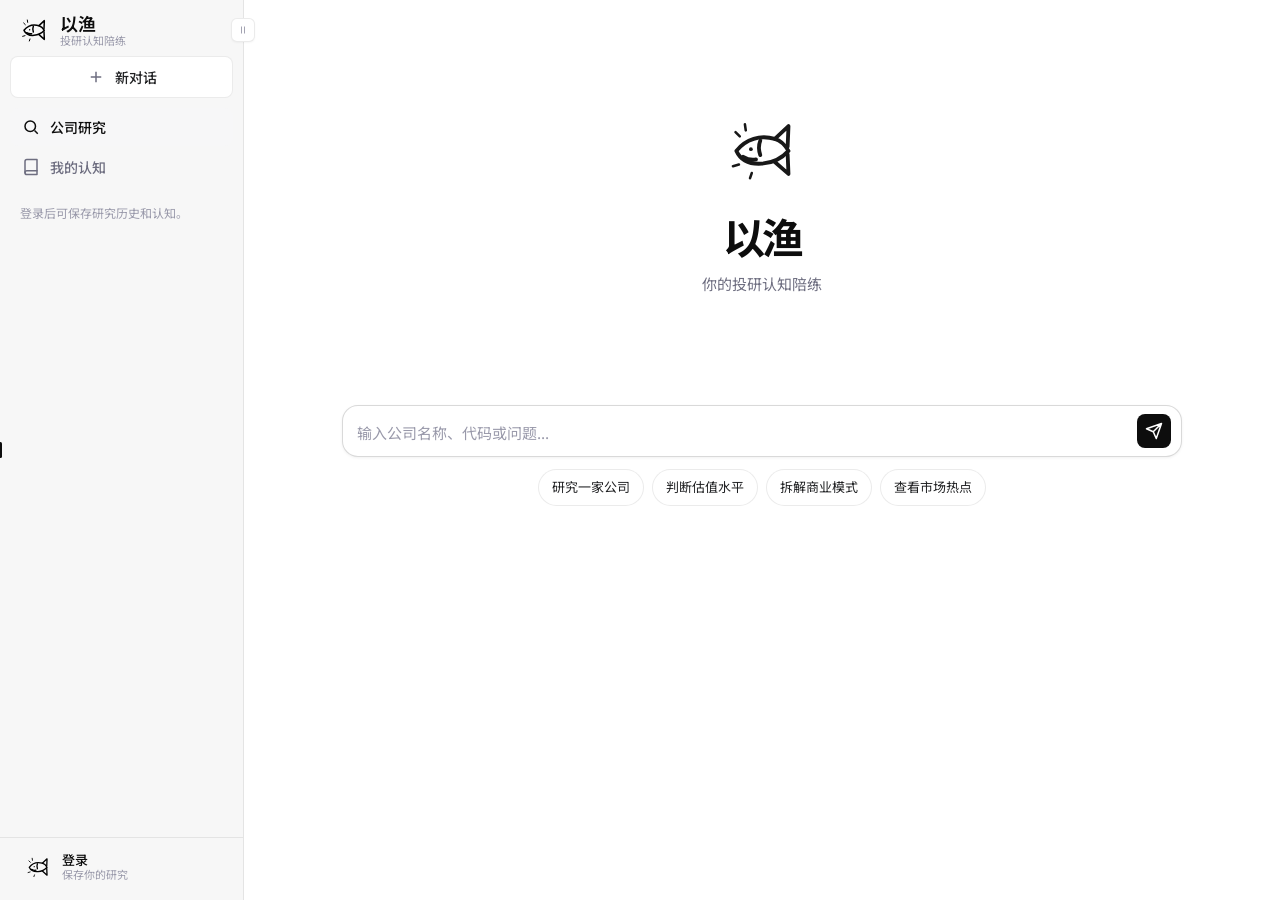
==== commit 02a5890b: "feat: 行情取数字段-来源索引重构 + 博查联网搜索 + 前端更新 - toolkit/market: 新增 field_registry/source_mapping/fetch_executo" ====
--- a/yiyu-agent/web/index.html
+++ b/yiyu-agent/web/index.html
@@ -7,15 +7,15 @@
   <link rel="preconnect" href="https://fonts.googleapis.com" />
   <link rel="preconnect" href="https://fonts.gstatic.com" crossorigin />
   <link href="https://fonts.googleapis.com/css2?family=Fraunces:opsz,wght@9..144,500;9..144,600;9..144,700&family=Noto+Sans+SC:wght@400;500;600;700;800&family=Noto+Serif+SC:wght@500;600;700;900&family=JetBrains+Mono:wght@400;500&display=swap" rel="stylesheet" />
-  <link rel="stylesheet" href="css/variables.css?v=20260829a" />
-  <link rel="stylesheet" href="css/base.css?v=20260829a" />
+  <link rel="stylesheet" href="css/variables.css?v=20260904b" />
+  <link rel="stylesheet" href="css/base.css?v=20260904b" />
   <link rel="stylesheet" href="css/components.css?v=20260829a" />
-  <link rel="stylesheet" href="css/sidebar.css?v=20260829a" />
-  <link rel="stylesheet" href="css/chat.css?v=20260829d" />
+  <link rel="stylesheet" href="css/sidebar.css?v=20260904b" />
+  <link rel="stylesheet" href="css/chat.css?v=20260904c" />
   <link rel="stylesheet" href="css/report.css?v=20260829d" />
-  <link rel="stylesheet" href="css/cognition.css?v=20260829a" />
+  <link rel="stylesheet" href="css/cognition.css?v=20260905b" />
   <link rel="stylesheet" href="css/placeholder.css?v=20260829a" />
-  <link rel="stylesheet" href="css/login.css?v=20260829a" />
+  <link rel="stylesheet" href="css/login.css?v=20260904c" />
 </head>
 <body>
   <div class="app-shell">
@@ -37,23 +37,23 @@
   <!-- 数据层 -->
   <script src="js/mock-data.js?v=20260829a"></script>
   <!-- 后端 API 客户端（登录 + SSE 流式） -->
-  <script src="js/api.js?v=20260829a"></script>
+  <script src="js/api.js?v=20260905b"></script>
   <!-- 基础设施 -->
   <script src="js/store.js?v=20260829a"></script>
   <script src="js/router.js?v=20260829a"></script>
   <!-- 组件 -->
-  <script src="js/components/sidebar.js?v=20260829d"></script>
+  <script src="js/components/sidebar.js?v=20260904b"></script>
   <script src="js/components/modal.js?v=20260829a"></script>
-  <script src="js/components/theme-toggle.js?v=20260829a"></script>
+  <script src="js/components/theme-toggle.js?v=20260904b"></script>
   <!-- 页面 -->
-  <script src="js/pages/login.js?v=20260829a"></script>
+  <script src="js/pages/login.js?v=20260904c"></script>
   <!-- 安全 Markdown 渲染器（chat.js 研究报告渲染依赖） -->
   <script src="js/markdown.js?v=20260829c"></script>
-  <script src="js/pages/chat.js?v=20260829e"></script>
-  <script src="js/pages/cognition.js?v=20260829a"></script>
+  <script src="js/pages/chat.js?v=20260904c"></script>
+  <script src="js/pages/cognition.js?v=20260905b"></script>
   <script src="js/pages/holdings.js?v=20260829a"></script>
   <script src="js/pages/review.js?v=20260829a"></script>
   <!-- 入口 -->
-  <script src="js/app.js?v=20260829d"></script>
+  <script src="js/app.js?v=20260904b"></script>
 </body>
 </html>
--- a/yiyu-agent/web/css/variables.css
+++ b/yiyu-agent/web/css/variables.css
@@ -4,14 +4,14 @@
 
 :root {
   /* ---- 主色 (深蓝黑) ---- */
-  --color-primary: #1a73e8;
-  --color-primary-strong: #1557b0;
-  --color-primary-soft: #4285f4;
-  --color-primary-light: #e8f0fe;
+  --color-primary: #111111;
+  --color-primary-strong: #000000;
+  --color-primary-soft: #444444;
+  --color-primary-light: #f1f1f1;
 
   /* ---- 强调色 ---- */
-  --color-accent: #10a37f;
-  --color-accent-soft: #1abc9c;
+  --color-accent: #111111;
+  --color-accent-soft: #444444;
 
   /* ---- 功能色 ---- */
   --color-success: #10a37f;
@@ -90,7 +90,7 @@
   --dur-slow: 0.40s;
 
   /* ---- 布局 ---- */
-  --sidebar-w: 260px;
+  --sidebar-w: 244px;
   --sidebar-w-collapsed: 68px;
   --topbar-h: 56px;
   --z-sidebar: 40;
--- a/yiyu-agent/web/css/base.css
+++ b/yiyu-agent/web/css/base.css
@@ -11,18 +11,7 @@
 }
 
 /* 奶油奶白背景：淡蓝水波渐变 + 极淡粉晕 */
-body {
-  background:
-    radial-gradient(1100px 620px at 8% -12%, var(--bg-gradient-2), transparent 58%),
-    radial-gradient(900px 700px at 102% 6%, var(--bg-gradient-3), transparent 55%),
-    linear-gradient(165deg, var(--bg-base), var(--bg-gradient-1));
-  background-attachment: fixed; min-height: 100vh; overflow: hidden; position: relative;
-}
-body::before {
-  content: ""; position: fixed; inset: 0; pointer-events: none; z-index: 0; opacity: 0.4;
-  mix-blend-mode: multiply;
-  background-image: url("data:image/svg+xml,%3Csvg xmlns='http://www.w3.org/2000/svg' width='180' height='180'%3E%3Cfilter id='n'%3E%3CfeTurbulence type='fractalNoise' baseFrequency='0.9' numOctaves='3' stitchTiles='stitch'/%3E%3CfeColorMatrix type='saturate' values='0'/%3E%3C/filter%3E%3Crect width='100%25' height='100%25' filter='url(%23n)' opacity='0.04'/%3E%3C/svg%3E");
-}
+body { background: var(--bg-base); min-height: 100vh; overflow: hidden; position: relative; }
 
 h1, h2, h3, h4, h5, p { margin: 0; }
 button { font-family: inherit; cursor: pointer; border: none; background: none; color: inherit; }
--- a/yiyu-agent/web/css/sidebar.css
+++ b/yiyu-agent/web/css/sidebar.css
@@ -6,7 +6,7 @@
 
 .sidebar {
   width: var(--sidebar-w); flex-shrink: 0; height: 100%; display: flex; flex-direction: column;
-  background: var(--bg-base);
+  background: #f7f7f7;
   border-right: 1px solid var(--border-subtle);
   transition: width var(--dur-base) var(--ease-out); position: relative; z-index: var(--z-sidebar);
 }
@@ -104,3 +104,6 @@
 .account-card:hover > svg:last-child { color: var(--text-primary); }
 .sidebar.collapsed .account-card { justify-content: center; }
 .sidebar.collapsed .account-card .meta, .sidebar.collapsed .account-card > svg:last-child { display: none; }
+.side-guest-note { margin: 18px 20px; font-size: 12px; line-height: 1.55; color: var(--text-muted); }
+.account-card { width: 100%; text-align: left; }
+.account-logo { width: 28px; height: 28px; color: #111; }
--- a/yiyu-agent/web/css/chat.css
+++ b/yiyu-agent/web/css/chat.css
@@ -13,6 +13,10 @@
 .topbar .page-title b { font-family: var(--font-display); font-size: var(--fs-lg); font-weight: 600; color: var(--text-strong); }
 .topbar .page-title .sub { font-size: var(--fs-xs); color: var(--text-muted); margin-left: 6px; }
 .topbar-right { display: flex; align-items: center; gap: 8px; }
+.main:has(#route-view.chat-home) .topbar { display: none; }
+#route-view.chat-home { position: relative; }
+#route-view.chat-home .chat-scroll { flex: 0 0 43%; min-height: 250px; padding-bottom: 0; justify-content: flex-end; overflow: hidden; }
+#route-view.chat-home .composer { flex: 1; padding: 18px 24px 0; border-top: 0; background: transparent; }
 
 /* ---- 对话滚动区 ---- */
 .chat-scroll {
@@ -45,6 +49,11 @@
   color: var(--text-secondary); line-height: 1.6; font-size: var(--fs-sm);
   max-width: 440px;
 }
+.welcome .logo-big { width: 82px; height: 82px; border-radius: 0; color: #111; }
+.welcome-text h1 { font-size: 42px; font-weight: 700; letter-spacing: -.07em; }
+.welcome-text p { font-size: 15px; }
+.home-prompts { max-width: 840px; margin: 12px auto 0; display: flex; flex-wrap: wrap; justify-content: center; gap: 8px; }
+.home-prompts .qa-item { background: #fff; border-radius: 999px; padding: 8px 13px; }
 
 /* 引导区块：极简卡片 */
 .guide-section {
@@ -113,8 +122,8 @@
   display: flex; align-items: center; justify-content: center;
   font-size: var(--fs-xs); font-weight: 600;
 }
-.msg.user .avatar { background: #5436da; color: #fff; }
-.msg.ai .avatar { background: #19c37d; color: #fff; }
+.msg.user .avatar { background: #111; color: #fff; }
+.msg.ai .avatar { padding: 4px; border: 1px solid var(--border-subtle); color: #111; background: #fff; }
 
 /* ---- 分析进度（极简内联） ---- */
 .thinking {
@@ -290,7 +299,7 @@
   background: var(--bg-base); border-top: 1px solid var(--border-subtle);
 }
 .composer-inner {
-  max-width: 768px; margin: 0 auto; display: flex; align-items: flex-end; gap: 8px;
+  max-width: 840px; margin: 0 auto; display: flex; align-items: flex-end; gap: 8px;
   background: var(--surface-solid); border: 1px solid var(--border-strong);
   border-radius: var(--radius-lg); padding: 8px 10px 8px 14px;
   box-shadow: var(--shadow-card);
--- a/yiyu-agent/web/css/cognition.css
+++ b/yiyu-agent/web/css/cognition.css
@@ -1,112 +1,53 @@
-/* ============================================================
-   认知库管理页 · 智库书架风（对齐 JS 实际类名）
-   奶油萌系：淡蓝 + 猫粉 + 通体白
-   ============================================================ */
-
-.page { flex: 1; min-height: 0; overflow-y: auto; padding: var(--space-6) var(--space-8); display: flex; flex-direction: column; }
-.page-header { display: flex; align-items: flex-end; justify-content: space-between; gap: var(--space-4); margin-bottom: var(--space-6); flex-wrap: wrap; }
-.title-block h1 { font-family: var(--font-display); font-size: var(--fs-2xl); font-weight: 700; color: var(--text-strong); letter-spacing: 0.5px; }
-.title-block p { color: var(--text-secondary); font-size: var(--fs-sm); margin-top: 6px; max-width: 560px; line-height: 1.6; }
-
-/* 统计行 */
-.stat-row { display: grid; grid-template-columns: repeat(4, 1fr); gap: var(--space-4); margin-bottom: var(--space-6); }
-.stat-card {
-  position: relative; padding: 20px var(--space-5); border-radius: var(--radius-md);
-  background: var(--surface-solid); border: 1px solid var(--border-subtle);
-  box-shadow: var(--shadow-card); overflow: hidden; transition: transform var(--dur-base) var(--ease-out), box-shadow var(--dur-base);
+/* 认知库：留白优先的单列笔记布局 */
+.cognition-cat { width: 28px; height: 28px; }
+.cognition-page { width: min(920px, calc(100% - 64px)); margin: 0 auto; padding: 52px 0 80px; }
+.cognition-head { display: flex; align-items: flex-end; justify-content: space-between; gap: 28px; }
+.cognition-head h1 { margin: 0; font-size: 34px; line-height: 1.15; color: var(--text-strong); }
+.cognition-head p { margin: 12px 0 0; color: var(--text-secondary); font-size: 14px; line-height: 1.7; max-width: 620px; }
+.cognition-summary { margin-top: 28px; padding-bottom: 20px; color: var(--text-secondary); font-size: 13px; border-bottom: 1px solid var(--border-subtle); }
+.cognition-summary b { color: var(--text-strong); font-size: 15px; }
+.cognition-summary span { margin: 0 7px; color: var(--text-muted); }
+.cognition-toolbar { display: grid; grid-template-columns: minmax(260px, 1fr) 150px 140px; gap: 10px; margin: 18px 0 14px; }
+.cognition-toolbar select, .cognition-search { height: 42px; border: 1px solid var(--border-subtle); border-radius: 10px; background: var(--surface-solid); color: var(--text-primary); }
+.cognition-toolbar select { padding: 0 12px; font: inherit; font-size: 13px; }
+.cognition-search { display: flex; align-items: center; gap: 10px; padding: 0 13px; }
+.cognition-search svg { flex: none; color: var(--text-muted); }
+.cognition-search input { min-width: 0; flex: 1; border: 0; outline: 0; background: transparent; color: var(--text-primary); font: inherit; }
+.cognition-list { border-top: 1px solid var(--border-subtle); }
+.cognition-row { display: grid; grid-template-columns: minmax(0, 1fr) auto; gap: 30px; padding: 24px 8px 23px; border-bottom: 1px solid var(--border-subtle); cursor: pointer; transition: padding .18s ease, background .18s ease; }
+.cognition-row:hover, .cognition-row:focus-visible { padding-left: 16px; padding-right: 16px; background: #fafafa; outline: none; }
+.cognition-row.muted { opacity: .58; }
+.cognition-labels { display: flex; align-items: center; gap: 7px; flex-wrap: wrap; color: var(--text-muted); font-size: 12px; }
+.cognition-labels > span { padding: 3px 8px; border: 1px solid var(--border-subtle); border-radius: 999px; background: #fff; }
+.cognition-labels .scope-badge { color: #111; border-color: #d5d5d5; font-weight: 650; }
+.scope-industry { border-style: dashed !important; }
+.scope-company { background: #111 !important; border-color: #111 !important; color: #fff !important; }
+.cognition-row h2 { margin: 11px 0 7px; color: var(--text-strong); font-size: 17px; line-height: 1.45; }
+.cognition-row p { margin: 0; color: var(--text-secondary); font-size: 13px; line-height: 1.7; }
+.cognition-row-side { min-width: 92px; display: flex; flex-direction: column; align-items: flex-end; justify-content: center; gap: 8px; color: var(--text-muted); font-size: 11px; }
+.row-arrow { color: #111; font-size: 19px; margin-top: 2px; }
+.cognition-empty { min-height: 220px; display: flex; align-items: center; justify-content: center; gap: 12px; color: var(--text-muted); font-size: 14px; }
+.drawer-backdrop { position: fixed; inset: 0; z-index: 80; background: rgba(0,0,0,.2); }
+.cognition-drawer { position: fixed; z-index: 81; top: 0; right: 0; bottom: 0; width: min(480px, 92vw); display: flex; flex-direction: column; background: #fff; box-shadow: -18px 0 48px rgba(0,0,0,.12); animation: drawerIn .22s ease both; }
+.drawer-head { height: 68px; padding: 0 24px; display: flex; align-items: center; justify-content: space-between; border-bottom: 1px solid var(--border-subtle); font-weight: 650; }
+.drawer-body { flex: 1; overflow-y: auto; padding: 34px 30px; }
+.drawer-body h2 { margin: 20px 0 32px; color: #111; font-size: 25px; line-height: 1.42; }
+.drawer-section { margin: 0 0 30px; }
+.drawer-section label { display: block; margin-bottom: 10px; color: var(--text-muted); font-size: 12px; }
+.drawer-section p { margin: 0; color: var(--text-primary); font-size: 14px; line-height: 1.9; }
+.drawer-meta { color: var(--text-muted); font-size: 12px; }
+.drawer-foot { padding: 18px 24px; display: flex; align-items: center; justify-content: space-between; gap: 16px; border-top: 1px solid var(--border-subtle); }
+.drawer-foot > div { display: flex; gap: 8px; }
+.inject-control { display: flex; align-items: center; gap: 9px; color: var(--text-secondary); font-size: 13px; cursor: pointer; }
+.cognition-editor-content { min-height: 150px; }
+.field small { color: var(--text-muted); font-size: 11px; line-height: 1.5; }
+@keyframes drawerIn { from { transform: translateX(24px); opacity: 0; } to { transform: translateX(0); opacity: 1; } }
+@media (max-width: 760px) {
+  .cognition-page { width: calc(100% - 32px); padding-top: 30px; }
+  .cognition-head { align-items: flex-start; flex-direction: column; }
+  .cognition-toolbar { grid-template-columns: 1fr 1fr; }
+  .cognition-search { grid-column: 1 / -1; }
+  .cognition-row { grid-template-columns: 1fr; gap: 12px; }
+  .cognition-row-side { flex-direction: row; align-items: center; justify-content: flex-start; }
+  .row-arrow { margin: 0 0 0 auto; }
 }
-.stat-card:hover { transform: translateY(-3px); box-shadow: var(--shadow-card-hover); }
-.stat-card .icon { position: absolute; right: 16px; top: 16px; width: 34px; height: 34px; border-radius: 11px; display: flex; align-items: center; justify-content: center; font-size: 16px; }
-.icon-indigo { background: rgba(92,159,214,0.14); }
-.icon-accent { background: rgba(237,159,182,0.16); }
-.icon-green  { background: rgba(63,174,126,0.14); }
-.icon-cyan   { background: rgba(91,163,208,0.14); }
-.stat-card .val { font-family: var(--font-num); font-size: 36px; font-weight: 800; color: var(--text-strong); line-height: 1; letter-spacing: -1px; }
-.stat-card .lbl { font-size: var(--fs-sm); color: var(--text-secondary); margin-top: 8px; }
-.stat-card .deco { position: absolute; right: 14px; bottom: 8px; font-family: var(--font-display); font-size: 30px; color: var(--border-strong); opacity: 0.45; pointer-events: none; }
-
-/* 工具栏 */
-.cog-toolbar { display: flex; align-items: center; gap: var(--space-3); flex-wrap: wrap; margin-bottom: var(--space-5); }
-.cog-search { position: relative; flex: 1; min-width: 220px; }
-.cog-search svg { position: absolute; left: 14px; top: 50%; transform: translateY(-50%); width: 17px; height: 17px; color: var(--text-muted); }
-.cog-search .input { padding-left: 40px; }
-.filter-tags { display: flex; gap: 8px; flex-wrap: wrap; }
-.tag-opt {
-  padding: 8px 15px; border-radius: var(--radius-pill); font-size: var(--fs-sm); font-weight: 600;
-  background: var(--surface-solid); border: 1px solid var(--border-subtle); color: var(--text-secondary); cursor: pointer; transition: all var(--dur-fast);
-}
-.tag-opt:hover { border-color: var(--border-strong); color: var(--text-primary); }
-.tag-opt.active { background: linear-gradient(140deg, var(--color-primary), var(--color-primary-soft)); color: #fff; border-color: transparent; box-shadow: 0 4px 12px rgba(92,159,214,0.32); }
-.sort-select { padding: 9px 14px; border-radius: var(--radius-sm); background: var(--surface-solid); border: 1px solid var(--border-subtle); color: var(--text-primary); font-size: var(--fs-sm); font-weight: 600; cursor: pointer; }
-.sort-select:focus { outline: none; border-color: var(--color-primary-soft); }
-.batch-toggle { display: flex; align-items: center; gap: 9px; font-size: var(--fs-sm); color: var(--text-secondary); cursor: pointer; }
-
-/* 卡片网格 */
-.cog-grid { display: grid; grid-template-columns: repeat(auto-fill, minmax(300px, 1fr)); gap: var(--space-4); }
-
-/* 认知卡片 */
-.cog-card {
-  position: relative; overflow: hidden; cursor: default; display: flex; flex-direction: column; gap: var(--space-3);
-  transition: transform var(--dur-base) var(--ease-out), box-shadow var(--dur-base), border-color var(--dur-base);
-  animation: fadeUp var(--dur-base) var(--ease-out) both;
-}
-.cog-card::before {
-  content: ""; position: absolute; inset: 0; border-radius: var(--radius-md); pointer-events: none; opacity: 0;
-  background: radial-gradient(240px 160px at 85% 0%, rgba(92,159,214,0.10), transparent 70%); transition: opacity var(--dur-base);
-}
-.cog-card:hover { transform: translateY(-4px); box-shadow: var(--shadow-card-hover); border-color: var(--border-strong); }
-.cog-card:hover::before { opacity: 1; }
-.card-top { display: flex; align-items: flex-start; justify-content: space-between; gap: var(--space-2); }
-.card-top > div { display: flex; align-items: center; gap: 8px; flex-wrap: wrap; }
-.src-badge { font-size: 10px; padding: 2px 8px; border-radius: 6px; font-weight: 700; letter-spacing: 0.3px; }
-.src-ai { background: rgba(92,159,214,0.14); color: var(--color-primary-strong); }
-.src-manual { background: var(--surface-2); color: var(--text-secondary); border: 1px solid var(--border-subtle); }
-.more-btn {
-  width: 30px; height: 30px; border-radius: var(--radius-xs); background: var(--surface-2); border: 1px solid var(--border-subtle);
-  display: flex; align-items: center; justify-content: center; color: var(--text-secondary); cursor: pointer; transition: all var(--dur-fast); font-size: 18px; line-height: 1;
-}
-.more-btn:hover { color: var(--color-primary); border-color: var(--border-strong); }
-.menu-list {
-  position: absolute; right: 0; top: 38px; min-width: 130px; z-index: 10; background: var(--surface-solid);
-  border: 1px solid var(--border-strong); border-radius: var(--radius-sm); box-shadow: var(--shadow-float);
-  padding: 6px; display: flex; flex-direction: column; gap: 2px; animation: pop var(--dur-fast) var(--ease-spring) both;
-}
-.menu-list button { display: flex; align-items: center; gap: 9px; padding: 8px 11px; border-radius: var(--radius-xs); font-size: var(--fs-sm); color: var(--text-primary); width: 100%; text-align: left; transition: background var(--dur-fast); }
-.menu-list button:hover { background: var(--surface-2); }
-.menu-list .danger { color: var(--color-danger); }
-.card-title { font-family: var(--font-display); font-size: var(--fs-md); font-weight: 700; color: var(--text-strong); line-height: 1.35; }
-.card-body { font-size: var(--fs-sm); color: var(--text-secondary); line-height: 1.68; }
-.card-foot { display: flex; align-items: center; justify-content: space-between; gap: var(--space-2); padding-top: var(--space-3); border-top: 1px solid var(--border-subtle); margin-top: auto; }
-.tags { display: flex; gap: 6px; flex-wrap: wrap; }
-.meta { font-size: var(--fs-xs); color: var(--text-muted); }
-.inject-row { display: flex; align-items: center; gap: 8px; cursor: pointer; }
-
-/* 注入演示区 */
-.inject-demo {
-  border-radius: var(--radius-lg); overflow: hidden; border: 1px solid var(--border-strong);
-  background:
-    radial-gradient(700px 360px at 100% 0%, rgba(237,159,182,0.12), transparent 60%),
-    radial-gradient(700px 360px at 0% 100%, rgba(92,159,214,0.12), transparent 60%),
-    var(--surface-solid);
-  box-shadow: var(--shadow-card); margin-top: var(--space-2);
-}
-.demo-head { display: flex; align-items: center; gap: 11px; padding: var(--space-5) var(--space-6); border-bottom: 1px solid var(--border-subtle); }
-.demo-head .badge { width: 38px; height: 38px; border-radius: 50%; background: linear-gradient(140deg, var(--color-primary), var(--color-accent)); display: flex; align-items: center; justify-content: center; color: #fff; font-size: 19px; box-shadow: 0 6px 16px rgba(92,159,214,0.3); }
-.demo-head h3 { font-family: var(--font-display); font-size: var(--fs-lg); font-weight: 700; color: var(--text-strong); }
-.demo-head .sub { font-size: var(--fs-xs); color: var(--text-muted); margin-top: 2px; }
-.demo-body { display: grid; grid-template-columns: 1fr 80px 1.1fr; gap: var(--space-4); padding: var(--space-6); align-items: stretch; }
-.demo-col { display: flex; flex-direction: column; min-width: 0; }
-.col-title { font-size: var(--fs-xs); font-weight: 700; color: var(--text-muted); letter-spacing: 1px; margin-bottom: 10px; }
-.demo-inject-list { display: flex; flex-direction: column; gap: 8px; max-height: 360px; overflow-y: auto; padding-right: 4px; }
-.demo-inject-item { display: flex; align-items: center; gap: 8px; padding: 10px 12px; border-radius: var(--radius-xs); background: var(--surface-2); border: 1px solid var(--border-subtle); font-size: var(--fs-sm); color: var(--text-secondary); }
-.demo-arrow { display: flex; flex-direction: column; align-items: center; justify-content: center; gap: 6px; color: var(--color-primary-soft); }
-.demo-arrow .fs-xs { color: var(--text-muted); }
-.demo-prompt { display: flex; flex-direction: column; gap: 10px; }
-.demo-highlight { display: flex; flex-direction: column; gap: 9px; }
-.demo-hit { display: flex; align-items: flex-start; gap: 8px; padding: 10px 13px; border-radius: var(--radius-xs); background: rgba(237,159,182,0.12); border: 1px solid rgba(237,159,182,0.32); font-size: var(--fs-sm); color: #B5566E; animation: slideInRight var(--dur-base) var(--ease-out) both; }
-.demo-hit b { color: var(--color-accent); font-weight: 700; }
-
-.cog-grid .empty-state { grid-column: 1 / -1; }
-
-.batch-bar { display: flex; align-items: center; gap: var(--space-3); padding: 10px var(--space-4); background: linear-gradient(140deg, rgba(92,159,214,0.10), rgba(237,159,182,0.08)); border: 1px solid var(--border-strong); border-radius: var(--radius-sm); font-size: var(--fs-sm); color: var(--text-primary); }
-.batch-bar .count { font-weight: 700; color: var(--color-primary-strong); }
--- a/yiyu-agent/web/css/login.css
+++ b/yiyu-agent/web/css/login.css
@@ -1,98 +1,15 @@
-/* ============================================================
-   登录页 · ChatGPT 风格 · 白底黑字 · 极简
-   ============================================================ */
-
-.login-page {
-  position: fixed; inset: 0; z-index: 9999;
-  display: flex; align-items: center; justify-content: center;
-  background: var(--bg-base);
-  animation: fadeIn 0.3s ease both;
-}
-
-.login-container {
-  position: relative; z-index: 1;
-  display: flex; flex-direction: column; align-items: center;
-  width: 100%; max-width: 380px; padding: var(--space-6);
-}
-
-.login-brand {
-  display: flex; flex-direction: column; align-items: center;
-  margin-bottom: var(--space-8);
-}
-.login-logo-wrap {
-  width: 48px; height: 48px; border-radius: 14px;
-  background: var(--surface-2); border: 1px solid var(--border-subtle);
-  display: flex; align-items: center; justify-content: center;
-  margin-bottom: var(--space-4);
-}
-.login-logo { width: 32px; height: 32px; object-fit: contain; border-radius: 8px; }
-.login-title {
-  font-family: var(--font-display); font-size: var(--fs-xl); font-weight: 600;
-  color: var(--text-strong); letter-spacing: -0.2px;
-}
-.login-sub { font-size: var(--fs-sm); color: var(--text-muted); margin-top: var(--space-1); }
-
-.login-form-card {
-  width: 100%;
-  background: var(--surface-solid); border: 1px solid var(--border-subtle);
-  border-radius: var(--radius-md); box-shadow: var(--shadow-card);
-  padding: var(--space-6) var(--space-5);
-}
-.login-form-header { text-align: center; margin-bottom: var(--space-5); }
-.login-form-title { display: block; font-size: var(--fs-md); font-weight: 600; color: var(--text-strong); }
-.login-form-desc { display: block; font-size: var(--fs-xs); color: var(--text-muted); margin-top: var(--space-1); }
-
-.login-fields { display: flex; flex-direction: column; gap: var(--space-3); }
-.input-wrap { position: relative; display: flex; align-items: center; }
-.input-wrap .input-icon {
-  position: absolute; left: 12px; width: 16px; height: 16px;
-  color: var(--text-muted); pointer-events: none; z-index: 1;
-}
-.input-wrap .input { padding-left: 38px !important; border-color: var(--border-strong); }
-.input-wrap .input:focus-within .input-icon { color: var(--text-primary); }
-
-.input-lg { padding: 11px 14px; font-size: var(--fs-base); border-radius: var(--radius-sm) !important; }
-.input-wrap-code { gap: 8px; }
-.input-wrap-code .input { flex: 1; min-width: 0; }
-.input-wrap-code .btn { flex-shrink: 0; white-space: nowrap; font-size: var(--fs-xs); }
-
-.login-hint {
-  min-height: 20px; font-size: 11px; color: var(--text-muted); text-align: center;
-  margin-top: var(--space-2); opacity: 0; transition: all var(--dur-fast);
-}
-.login-hint-error { color: var(--color-danger); }
-.login-hint-success { color: var(--color-success); }
-
-.btn-login {
-  width: 100%;
-  padding: 11px 20px; font-size: var(--fs-sm); font-weight: 500;
-  letter-spacing: 0.5px; border-radius: var(--radius-sm) !important;
-  margin-top: var(--space-4);
-  background: var(--text-strong); color: #fff;
-  transition: opacity var(--dur-fast);
-}
-.btn-login:hover { opacity: 0.88; }
-.btn-login:active { transform: scale(0.99); }
-.btn-login .btn-arrow { transition: transform var(--dur-fast); }
-.btn-login:hover .btn-arrow { transform: translateX(3px); }
-
-.login-footer-text {
-  text-align: center; font-size: 11px; color: var(--text-muted);
-  margin-top: var(--space-5);
-}
-
-.login-bottom-info {
-  margin-top: auto; padding-top: var(--space-8);
-  font-size: 11px; color: var(--text-muted); opacity: 0.35;
-}
-
-@keyframes fadeIn { from { opacity: 0; } to { opacity: 1; } }
-@keyframes fadeUp { from { opacity: 0; transform: translateY(8px); } to { opacity: 1; transform: translateY(0); } }
-@keyframes shake { 0%,100%{transform:translateX(0)} 20%{transform:translateX(-6px)} 40%{transform:translateX(6px)} 60%{transform:translateX(-4px)} 80%{transform:translateX(4px)} }
-
-@media (max-width: 480px) {
-  .login-container { padding: var(--space-4); }
-  .login-form-card { padding: var(--space-5) var(--space-4); }
-  .login-logo-wrap { width: 40px; height: 40px; border-radius: 12px; }
-  .login-title { font-size: var(--fs-lg); }
-}
+/* 登录弹窗：与访客主页共存，不再接管整页。 */
+#login-gate { position: fixed; inset: 0; z-index: 9999; display: none; }
+#login-gate.show { display: block; }
+.login-overlay { position: absolute; inset: 0; display: flex; align-items: center; justify-content: center; padding: 20px; background: rgba(0, 0, 0, .48); animation: fadeIn .16s ease both; }
+.login-dialog { width: min(100%, 460px); background: #fff; color: #111; border: 1px solid #e5e5e5; border-radius: 20px; box-shadow: 0 22px 70px rgba(0, 0, 0, .22); overflow: hidden; animation: fadeUp .2s ease both; }
+.login-dialog-head { display: flex; align-items: center; justify-content: space-between; padding: 20px 22px 0; }
+.login-brand { display: flex; align-items: center; gap: 9px; font-size: 18px; font-weight: 700; letter-spacing: -.02em; }.login-brand img { width: 30px; height: 30px; color: #111; }
+.login-close { width: 32px; height: 32px; border-radius: 8px; color: #666; font-size: 24px; line-height: 1; }.login-close:hover { background: #f3f3f3; color: #111; }
+.login-dialog-body { padding: 24px 28px 28px; }.login-dialog-title { margin: 0 0 6px; font-size: 24px; letter-spacing: -.04em; }.login-dialog-desc { margin: 0 0 22px; color: #666; font-size: 14px; line-height: 1.55; }
+.login-form { display: flex; flex-direction: column; gap: 15px; }.login-form .field { gap: 7px; }.login-form .field > label { color: #333; font-size: 13px; font-weight: 600; }
+.login-form .input { height: 46px; padding: 10px 12px; border: 1px solid #d8d8d8; border-radius: 10px; color: #111; background: #fff; }.login-form .input:focus { border-color: #111; box-shadow: 0 0 0 3px rgba(0,0,0,.08); }
+.login-code-row { display: flex; gap: 8px; }.login-code-row .input { flex: 1; min-width: 0; letter-spacing: .12em; }.login-code-row .btn { height: 46px; padding: 0 12px; border: 1px solid #d8d8d8; border-radius: 10px; color: #111; }.login-code-row .btn:hover { background: #f5f5f5; }
+.login-submit { height: 46px; border-radius: 10px; background: #111; color: #fff; font-weight: 600; }.login-submit:hover { background: #333; }.login-hint { min-height: 18px; margin: -6px 0 0; color: #777; font-size: 12px; }.login-hint.error { color: #b42318; }.login-hint.success { color: #26734d; }.login-disclaimer { margin: 17px 0 0; color: #888; font-size: 11px; line-height: 1.65; text-align: center; }
+.login-demo { height: 40px; border: 1px solid #d8d8d8; border-radius: 10px; color: #222; background: #fff; font-weight: 600; }.login-demo:hover { background: #f5f5f5; }.login-demo-note { margin: 0; text-align: center; color: #777; font-size: 11px; line-height: 1.6; }
+@media (max-width: 520px) { .login-overlay { padding: 12px; align-items: flex-end; }.login-dialog { border-radius: 16px; }.login-dialog-body { padding: 20px; } }
